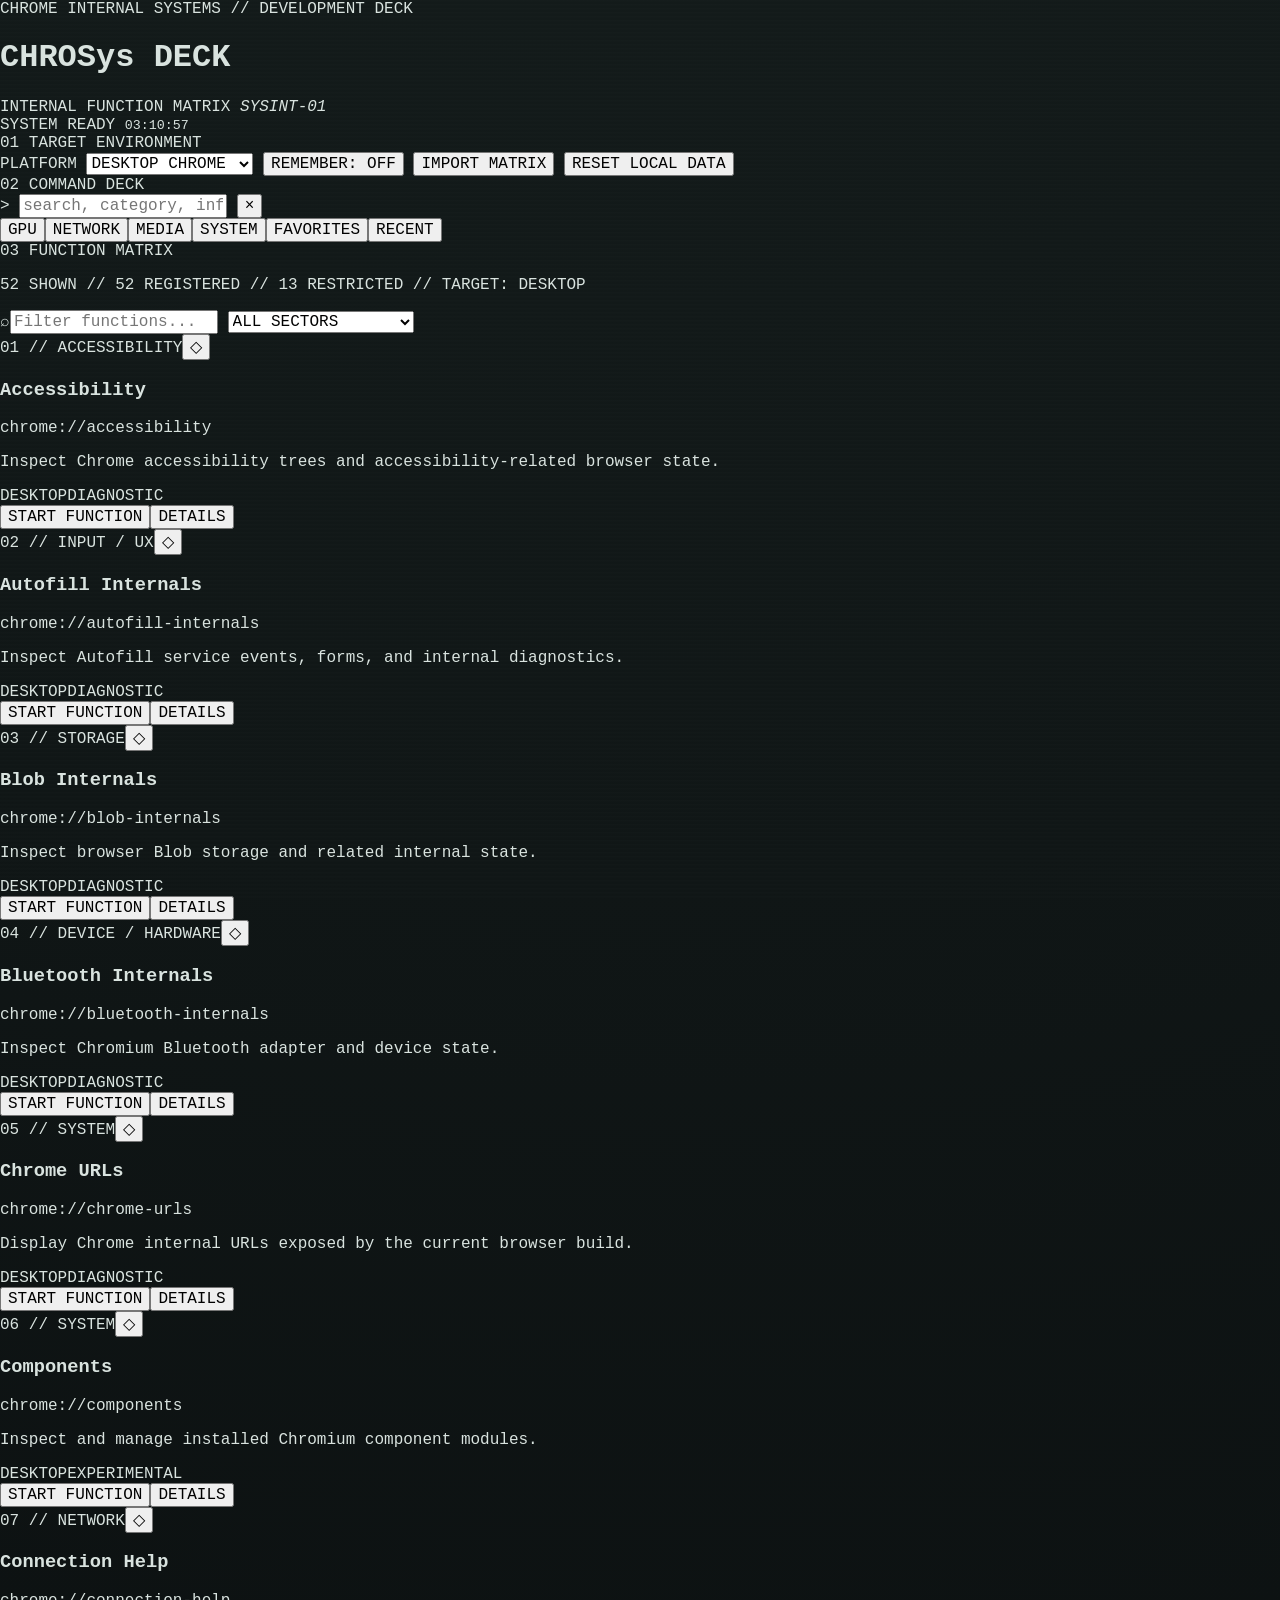
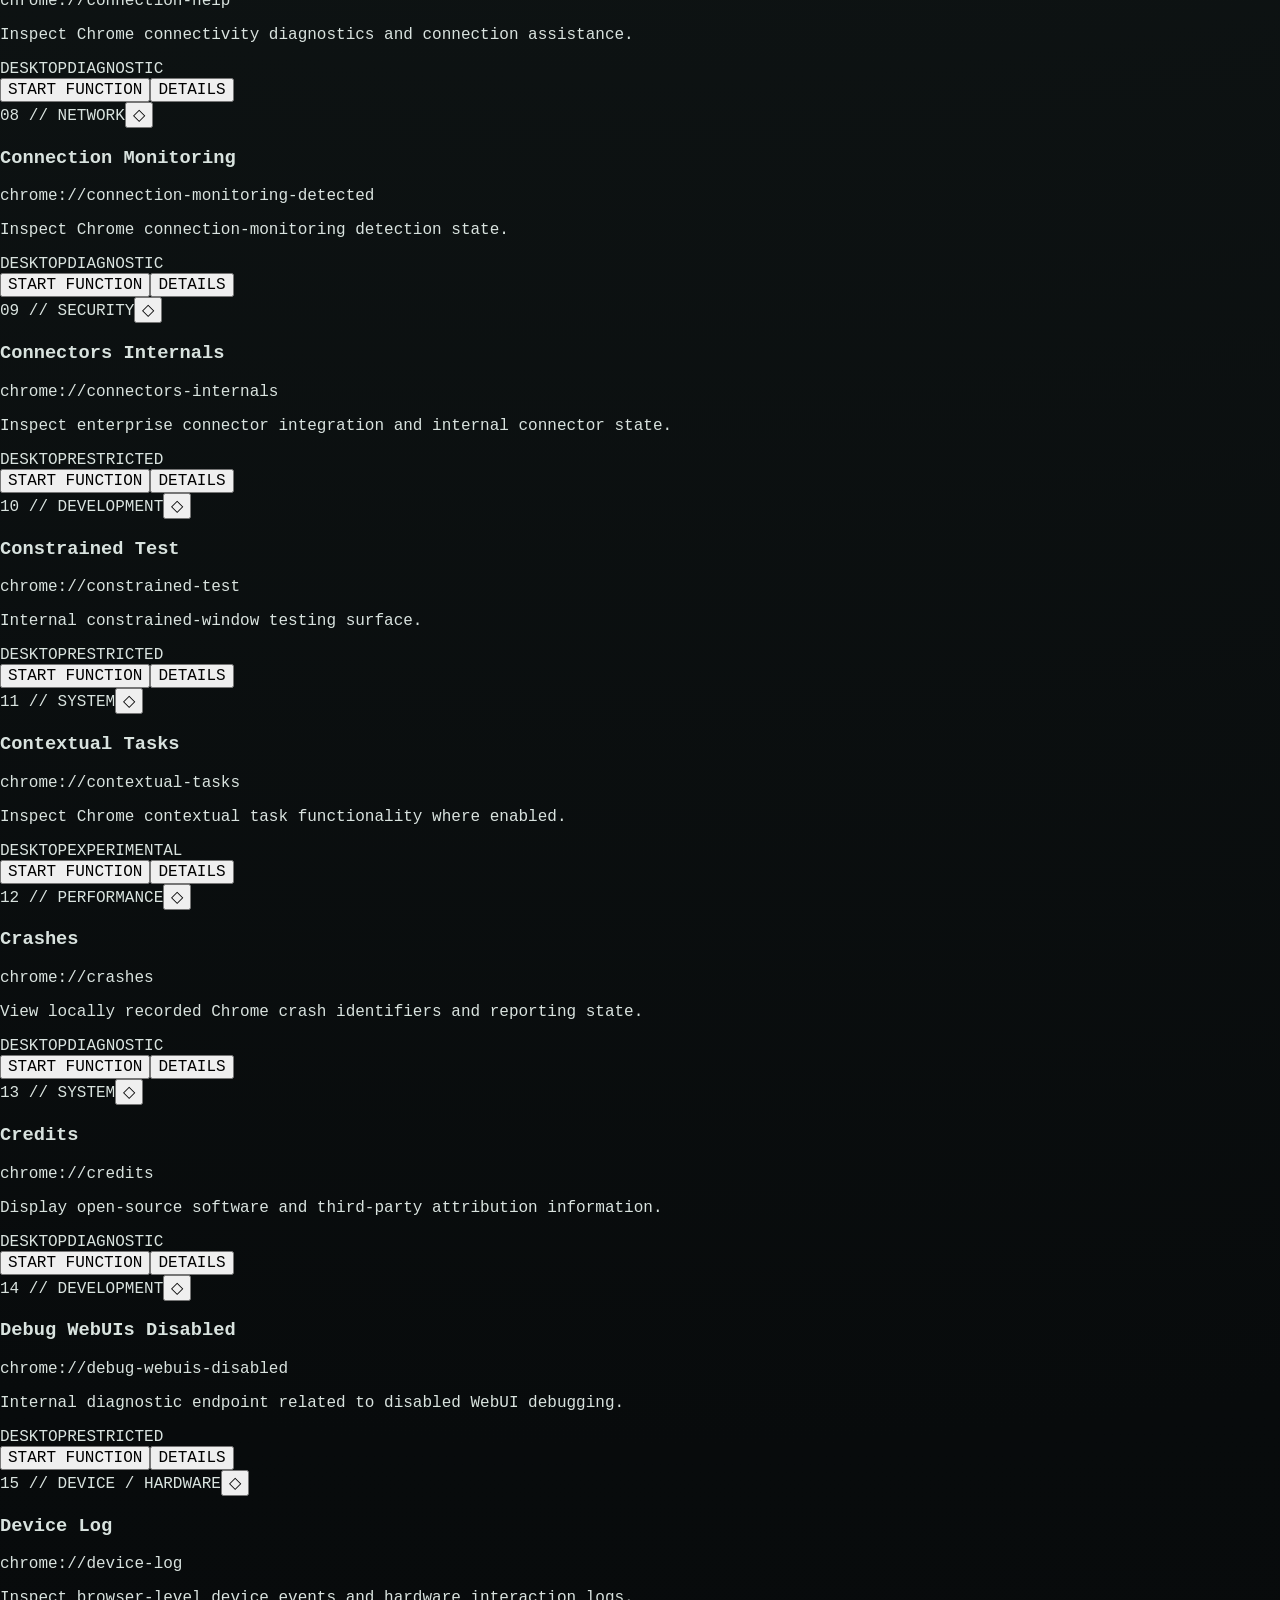
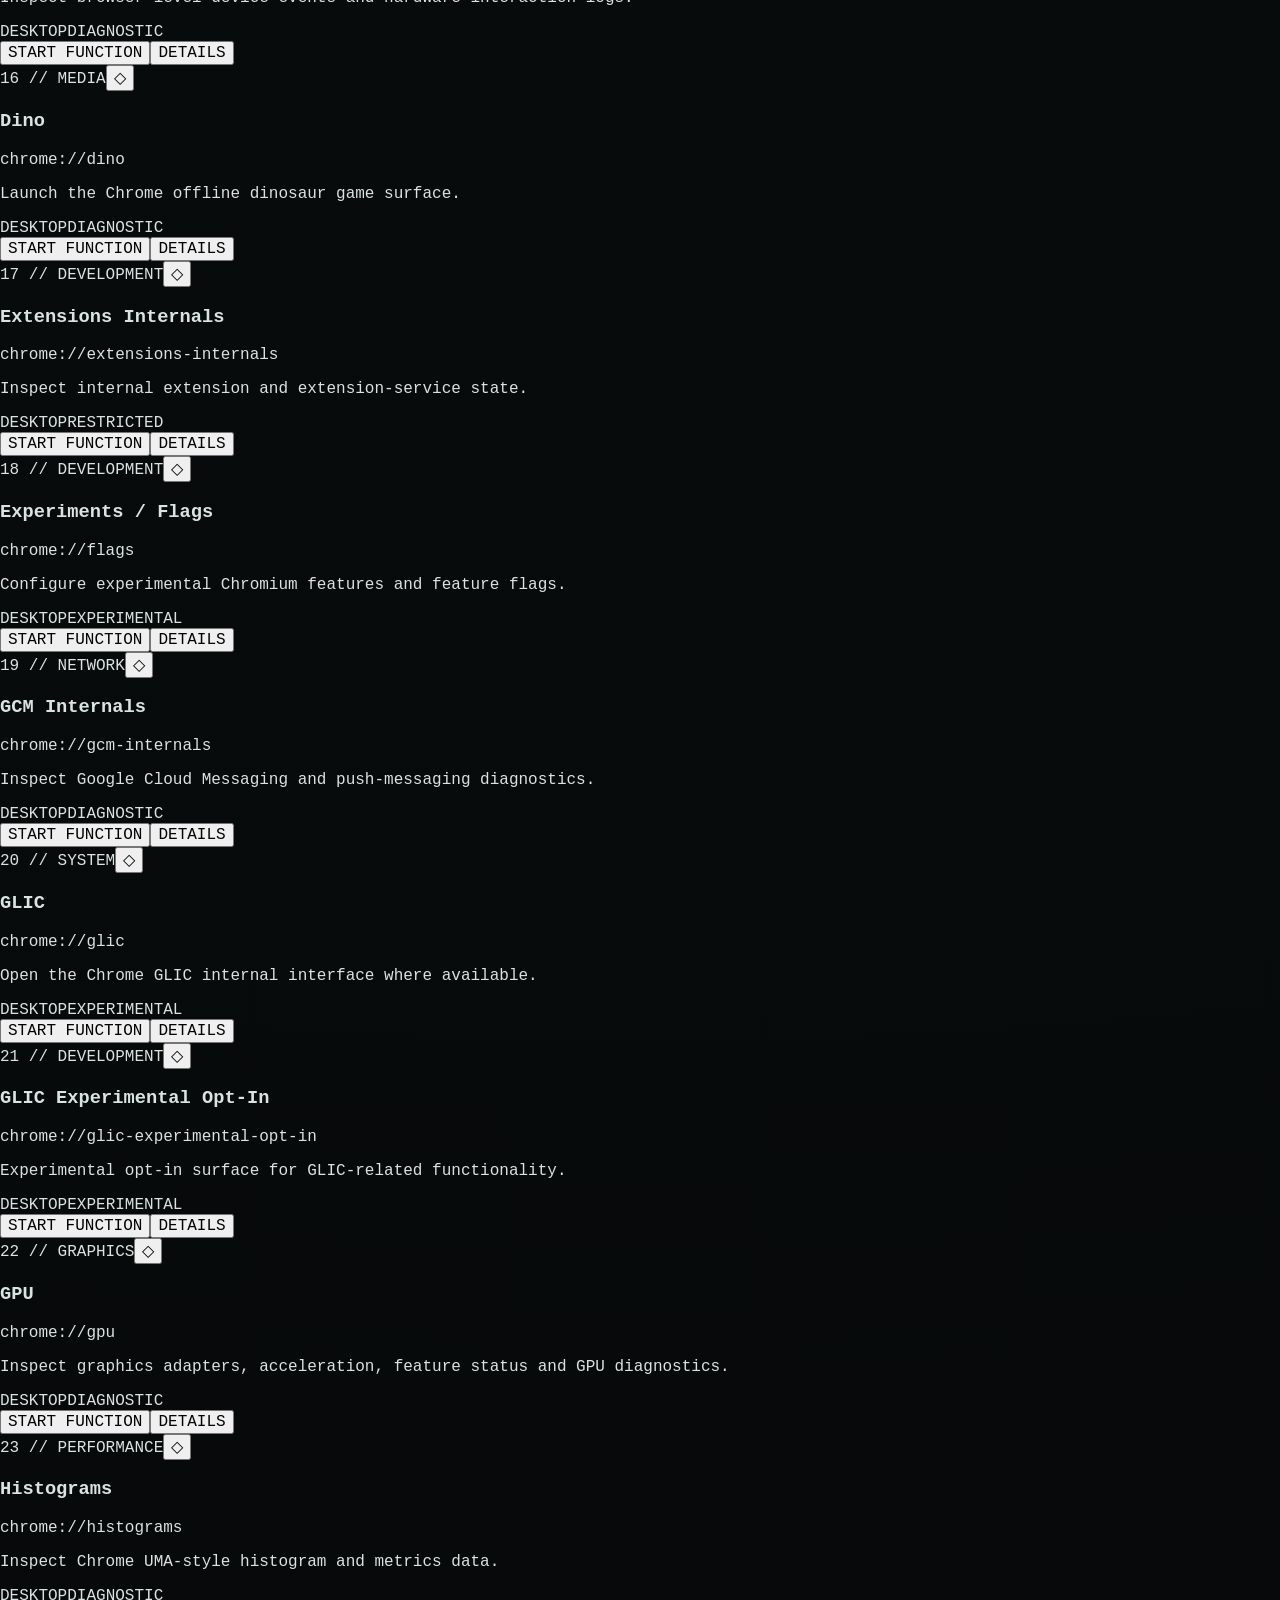
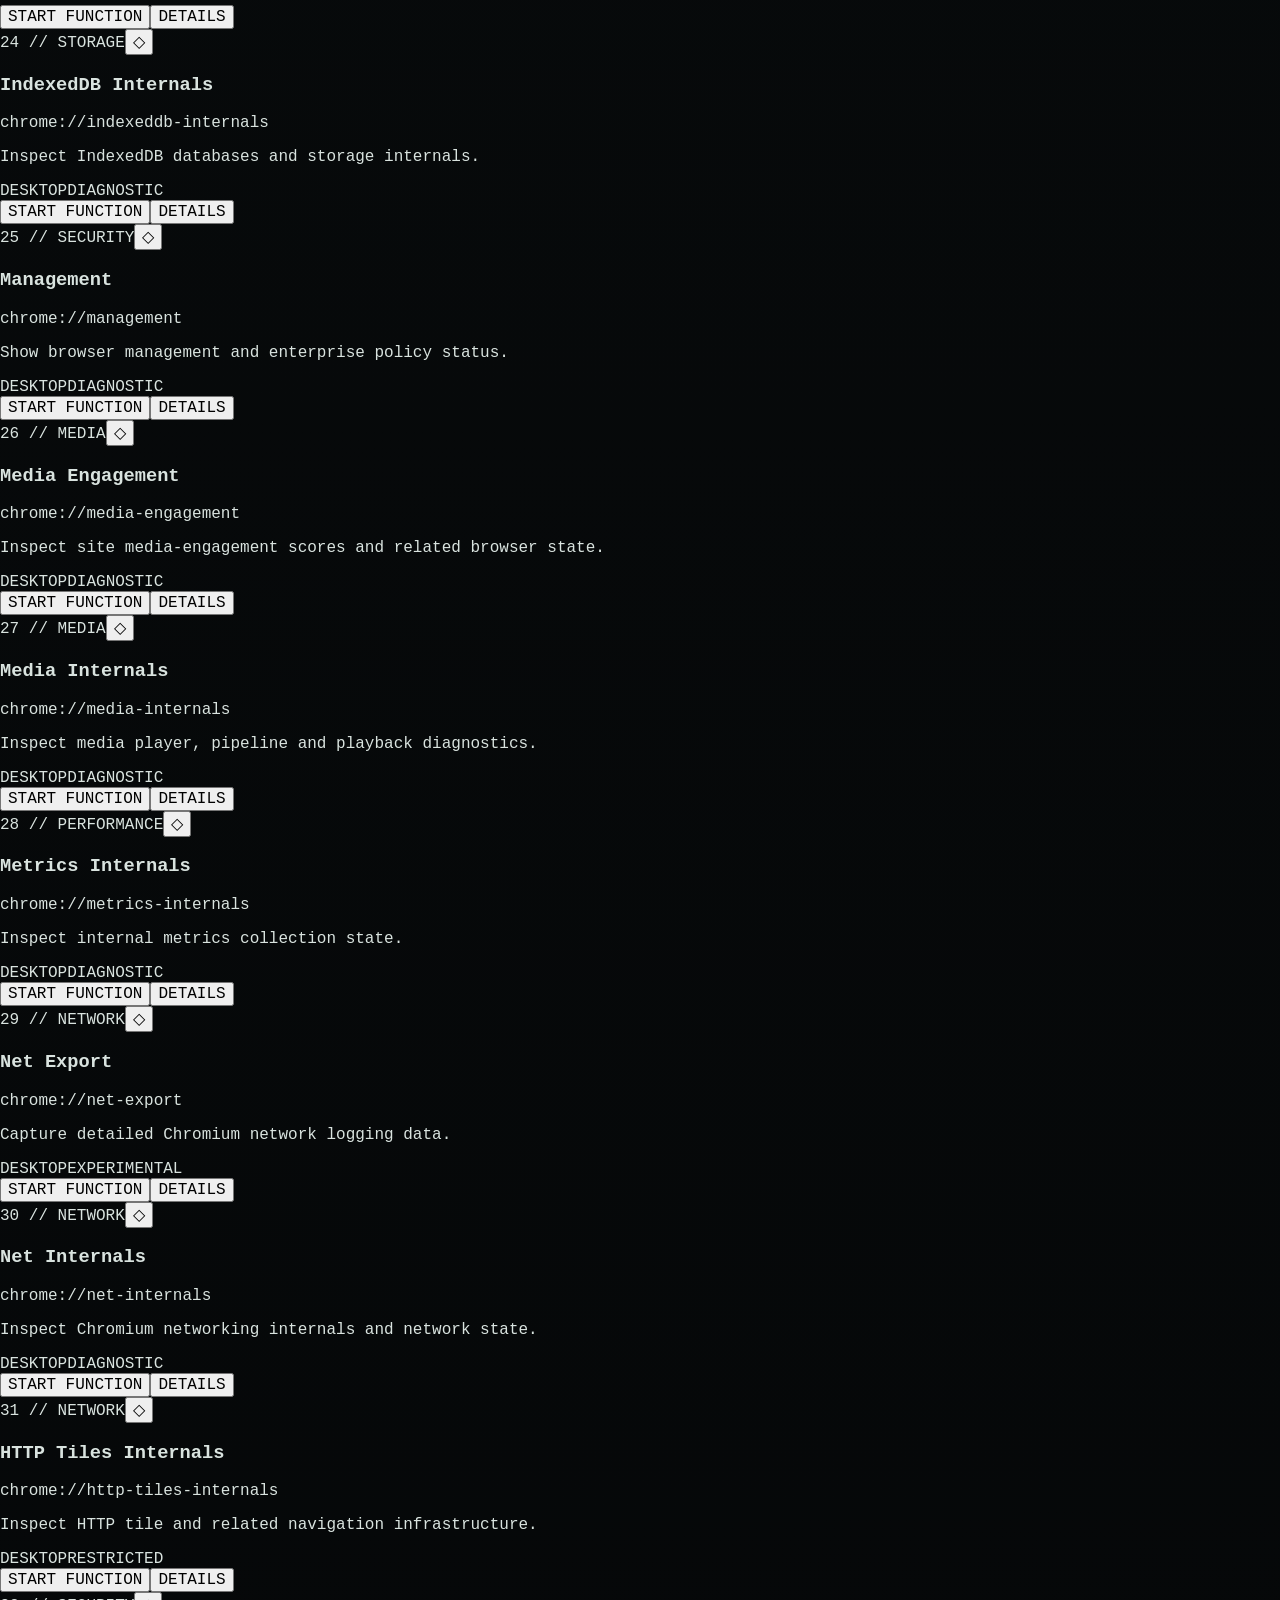
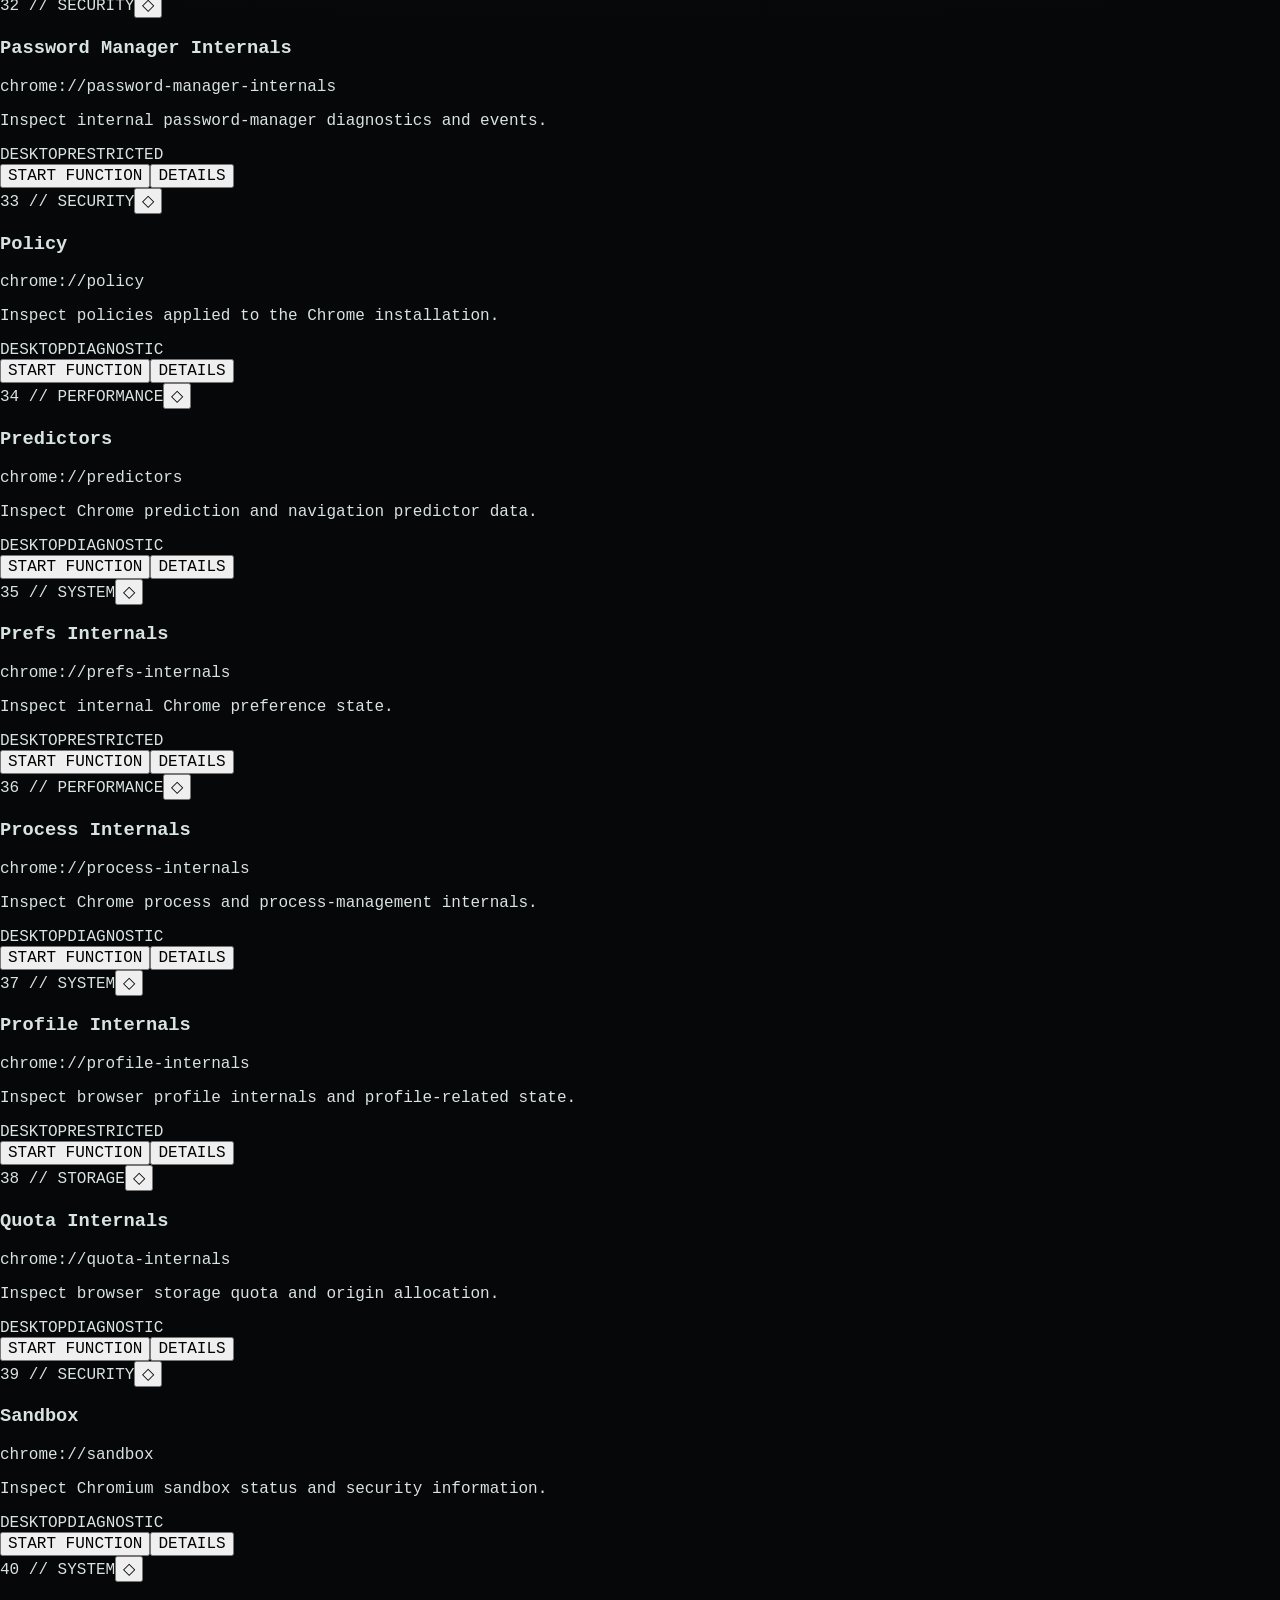
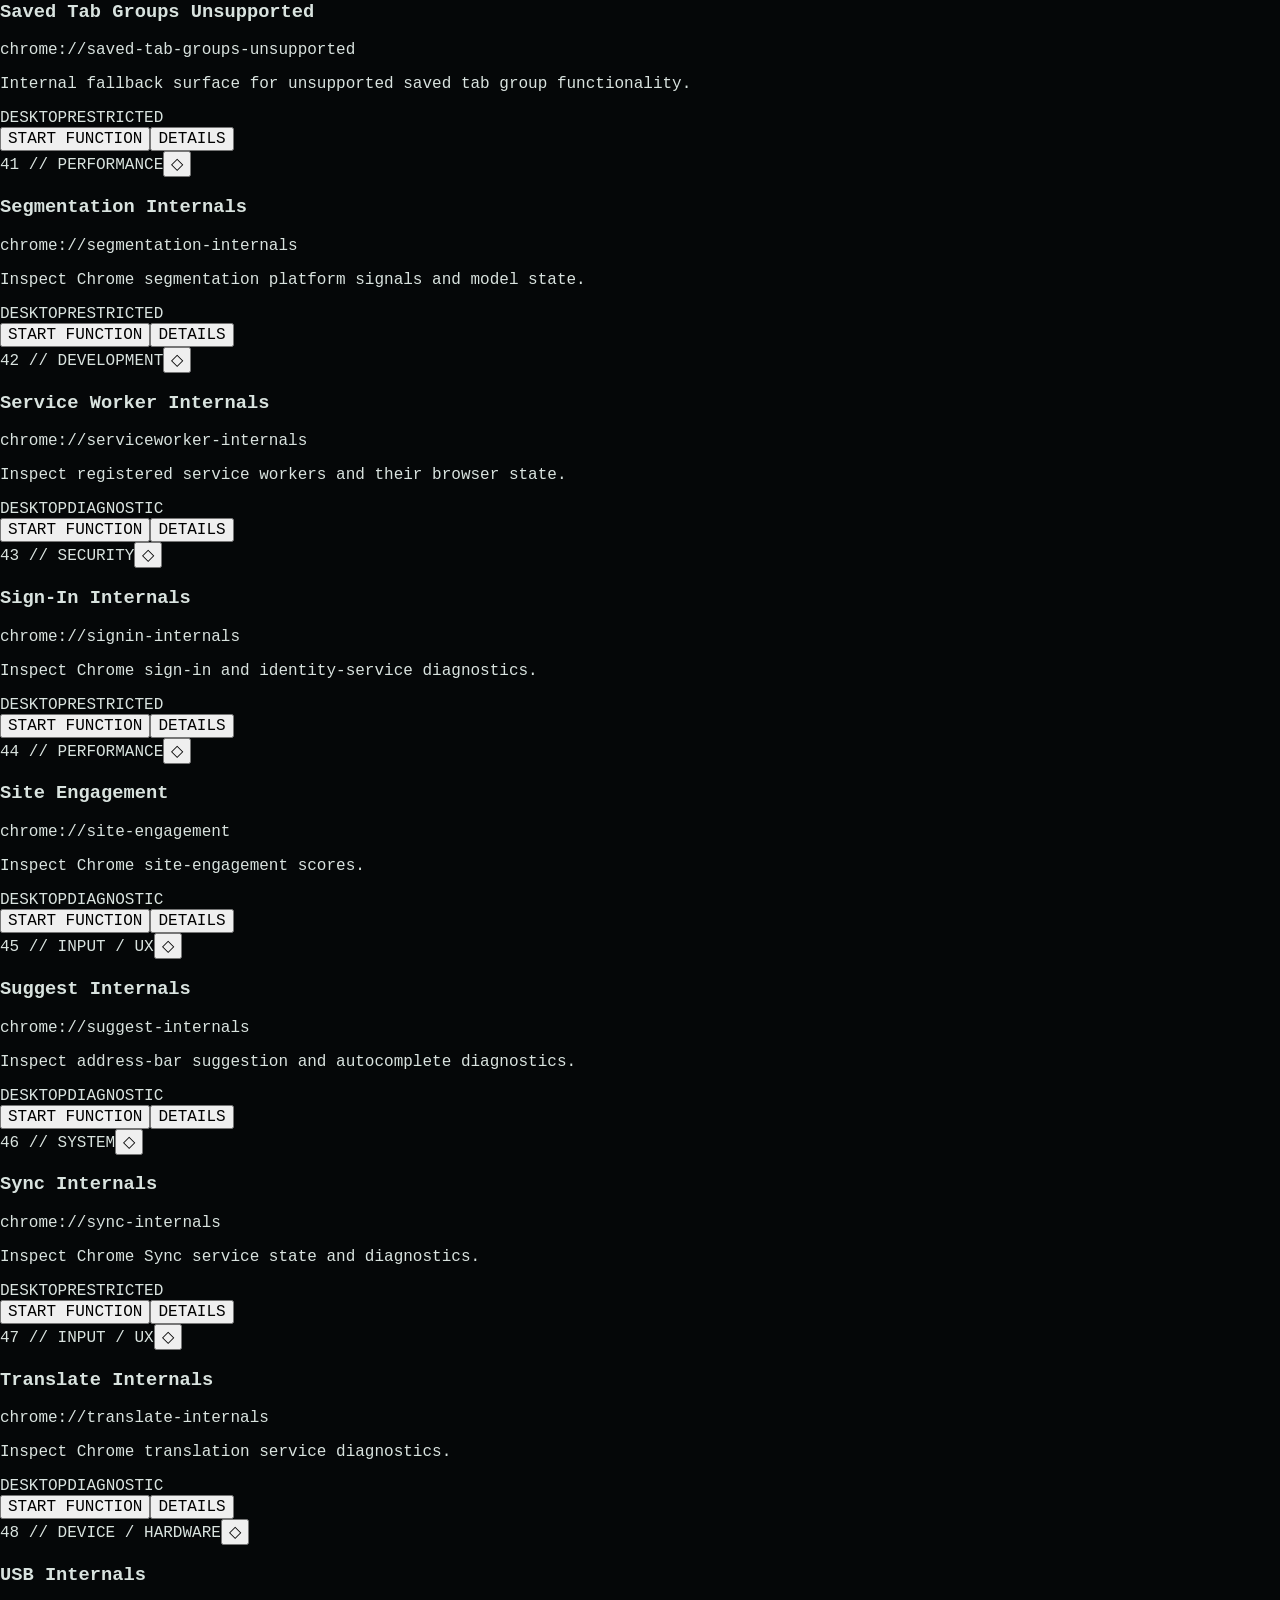
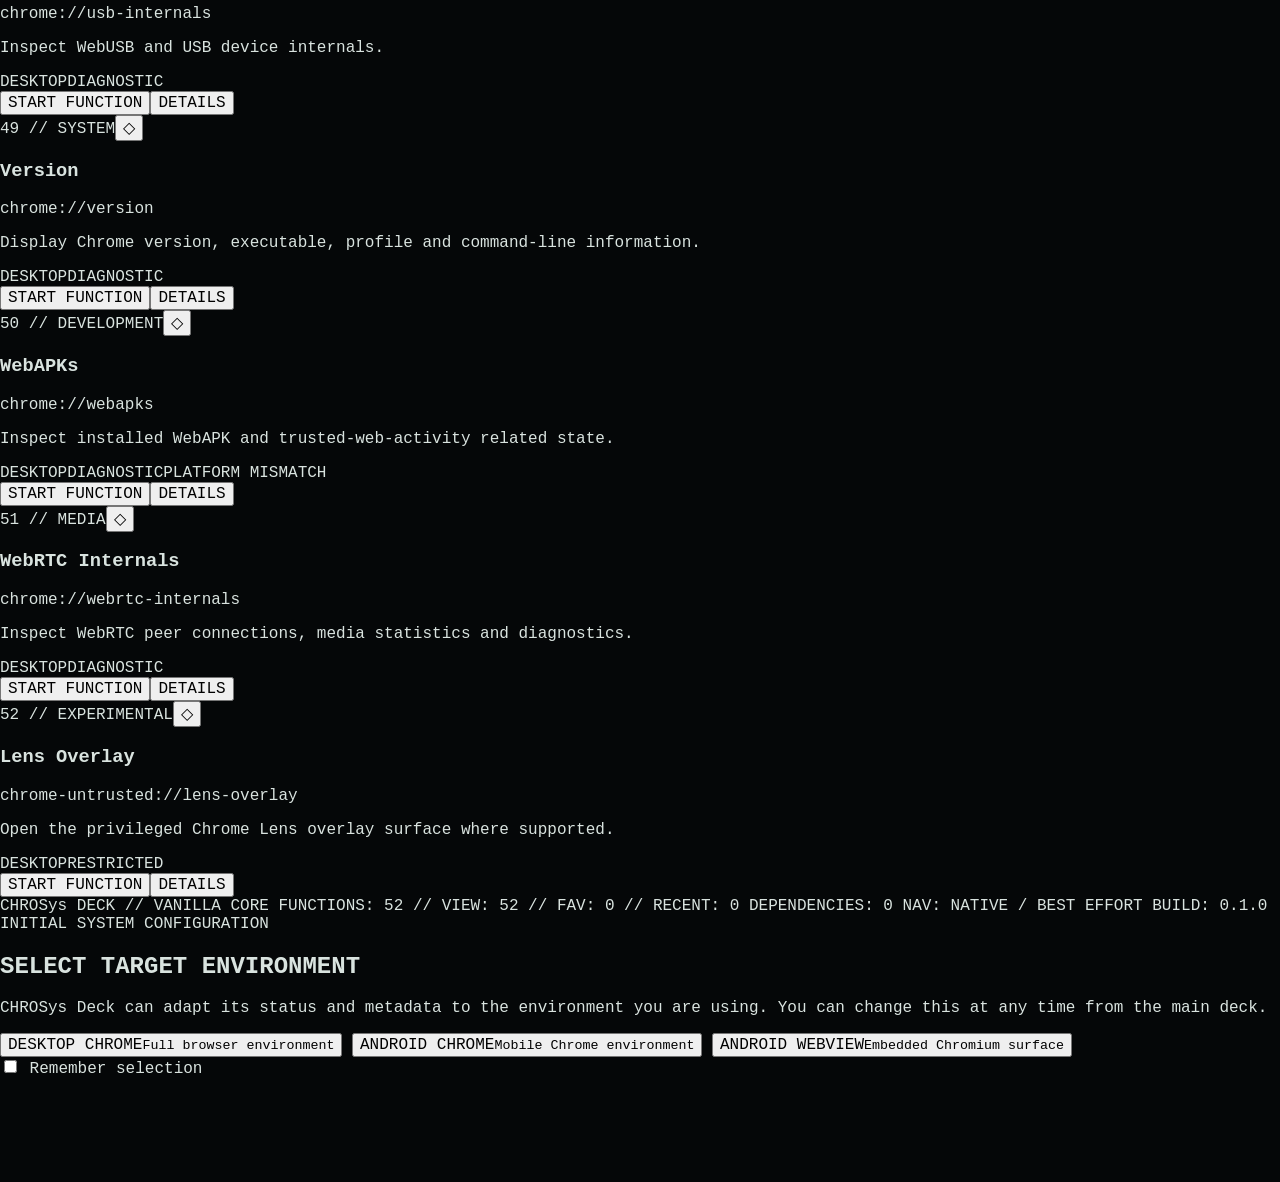
==== index.html @ 6f29e551 "feat: establish CHROSys Deck control deck" ====
<!doctype html>
<html lang="en">
<head>
  <meta charset="utf-8">
  <meta name="viewport" content="width=device-width,initial-scale=1,viewport-fit=cover">
  <meta name="theme-color" content="#060809">
  <meta name="description" content="CHROSys Deck - dependency-free Chrome internal systems development and diagnostic dashboard.">
  <title>CHROSys Deck // Internal Function Matrix</title>
  <link rel="stylesheet" href="css/chrosys.css">
</head>
<body>
  <div class="crt" aria-hidden="true"></div>
  <div class="noise" aria-hidden="true"></div>
  <main class="shell">
    <header class="topbar">
      <div class="brand-block">
        <div class="eyebrow">CHROME INTERNAL SYSTEMS // DEVELOPMENT DECK</div>
        <h1>CHRO<span>Sys</span> <b>DECK</b></h1>
        <div class="subline">INTERNAL FUNCTION MATRIX <i>SYSINT-01</i></div>
      </div>
      <div class="system-state">
        <span class="pulse"></span><span id="systemState">SYSTEM READY</span>
        <small id="clock">--:--:--</small>
      </div>
    </header>

    <section class="environment panel">
      <div class="panel-title"><span>01</span> TARGET ENVIRONMENT</div>
      <div class="env-grid">
        <label class="select-wrap">PLATFORM
          <select id="platformSelect">
            <option value="desktop">DESKTOP CHROME</option>
            <option value="android">ANDROID CHROME</option>
            <option value="webview">ANDROID WEBVIEW</option>
          </select>
        </label>
        <button class="mode-switch" id="rememberToggle" type="button" aria-pressed="false">REMEMBER: OFF</button>
        <button class="ghost-btn" id="importBtn" type="button">IMPORT MATRIX</button>
        <button class="ghost-btn" id="resetBtn" type="button">RESET LOCAL DATA</button>
      </div>
    </section>

    <section class="command panel">
      <div class="panel-title"><span>02</span> COMMAND DECK</div>
      <div class="command-line">
        <span class="prompt">&gt;</span>
        <input id="commandInput" autocomplete="off" spellcheck="false" placeholder="search, category, info, open, favorites, recent..." aria-label="CHROSys command input">
        <button id="clearCommand" type="button" title="Clear command">×</button>
      </div>
      <div class="command-hints">
        <button data-command="gpu">GPU</button><button data-command="network">NETWORK</button><button data-command="media">MEDIA</button><button data-command="system">SYSTEM</button><button data-command="favorites">FAVORITES</button><button data-command="recent">RECENT</button>
      </div>
    </section>

    <section class="matrix-head">
      <div>
        <div class="panel-title"><span>03</span> FUNCTION MATRIX</div>
        <p id="matrixSummary">Loading registry...</p>
      </div>
      <div class="matrix-tools">
        <label class="search-box"><span>⌕</span><input id="searchInput" placeholder="Filter functions..." aria-label="Filter functions"></label>
        <select id="categorySelect" aria-label="Filter by category"><option value="all">ALL SECTORS</option></select>
      </div>
    </section>

    <section id="functionGrid" class="function-grid" aria-live="polite"></section>

    <footer class="telemetry">
      <span>CHROSys DECK // VANILLA CORE</span>
      <span id="telemetryStats">FUNCTIONS: --</span>
      <span>DEPENDENCIES: 0</span>
      <span>NAV: NATIVE / BEST EFFORT</span>
      <span>BUILD: 0.1.0</span>
    </footer>
  </main>

  <div class="modal-backdrop" id="platformModal" hidden>
    <section class="modal" role="dialog" aria-modal="true" aria-labelledby="platformTitle">
      <div class="modal-kicker">INITIAL SYSTEM CONFIGURATION</div>
      <h2 id="platformTitle">SELECT TARGET ENVIRONMENT</h2>
      <p>CHROSys Deck can adapt its status and metadata to the environment you are using. You can change this at any time from the main deck.</p>
      <div class="platform-options">
        <button data-platform="desktop">DESKTOP CHROME<small>Full browser environment</small></button>
        <button data-platform="android">ANDROID CHROME<small>Mobile Chrome environment</small></button>
        <button data-platform="webview">ANDROID WEBVIEW<small>Embedded Chromium surface</small></button>
      </div>
      <label class="check-row"><input type="checkbox" id="rememberInitial"> Remember selection</label>
    </section>
  </div>

  <div class="modal-backdrop" id="executionModal" hidden>
    <section class="modal execution" role="dialog" aria-modal="true" aria-labelledby="executionTitle">
      <div class="modal-kicker">EXECUTION REQUEST</div>
      <h2 id="executionTitle">TARGET ACQUIRED</h2>
      <div class="target-readout"><strong id="execName">—</strong><code id="execUrl">—</code><span id="execCategory">—</span></div>
      <div class="warning" id="execWarning">Chrome internal pages are privileged browser surfaces. A normal web page may be prevented from navigating directly to this target.</div>
      <div class="modal-actions"><button class="green-btn" id="openTarget">OPEN / CONTINUE</button><button class="ghost-btn" id="copyTarget">COPY INTERNAL URL</button><button class="ghost-btn" id="cancelExecution">CANCEL</button></div>
    </section>
  </div>

  <div class="modal-backdrop" id="infoModal" hidden>
    <section class="modal info-modal" role="dialog" aria-modal="true" aria-labelledby="infoTitle">
      <div class="modal-kicker">FUNCTION INTELLIGENCE</div>
      <h2 id="infoTitle">—</h2>
      <code id="infoUrl">—</code>
      <div class="info-meta" id="infoMeta"></div>
      <p id="infoDescription">—</p>
      <div class="technical-detail" id="infoDetails">—</div>
      <div class="modal-actions"><button class="green-btn" id="infoStart">START FUNCTION</button><button class="ghost-btn" id="infoClose">CLOSE</button></div>
    </section>
  </div>

  <div class="modal-backdrop" id="importModal" hidden>
    <section class="modal import-modal" role="dialog" aria-modal="true" aria-labelledby="importTitle">
      <div class="modal-kicker">MATRIX INGESTION</div>
      <h2 id="importTitle">IMPORT CHROME://CHROME-URLS</h2>
      <p>Paste the text or HTML copied from your Chrome internal URL list. CHROSys will extract Chrome and chrome-untrusted URLs and retain them locally.</p>
      <textarea id="importText" spellcheck="false" placeholder="Paste chrome://chrome-urls content here..."></textarea>
      <div class="modal-actions"><button class="green-btn" id="runImport">SCAN / COMPARE</button><button class="ghost-btn" id="cancelImport">CANCEL</button></div>
      <pre id="importResult" class="import-result" hidden></pre>
    </section>
  </div>

  <script src="js/functions.js"></script>
  <script src="js/app.js"></script>
</body>
</html>
---- css/chrosys.css ----
:root{--bg:#050708;--panel:#0b0f10;--panel2:#101516;--line:#263031;--text:#d9e3df;--muted:#7c8c87;--green:#56ff8c;--green2:#19d96b;--cyan:#63d9ff;--amber:#ffc857;--red:#ff5e67;--shadow:0 18px 60px rgba(0,0,0,.42);--radius:12px}*{box-sizing:border-box}html{background:var(--bg);color:var(--text);font-family:Rajdhani,"Arial Narrow","Roboto Mono","Courier New",monospace;font-size:16px}body{margin:0;min-height:100vh;background:radial-gradient(circle at 50% -10%,#17201f 0,#080b0c 35%,#050708 72%);overflow-x:hidden}button,input,select,textarea{font:inherit}button{cursor:pointer}.crt{position:fixed;inset:0;pointer-events:none;z-index:50;background:repeating-linear-gradient(to bottom,rgba(255,255,255,.018) 0,rgba(255,255,255,.018) 1px,transparent 2px,transparent 4px);mix-blend-mode:screen;opacity:.28}.noise{position:fixed;inset:0;pointer-events:none;z-index:49;opacity:.035;background-image:url("data:image/svg+xml,%3Csvg xmlns='http://www.w3.org/2000/svg' width='120' height='120'%3E%3Cfilter id='n'%3E%3CfeTurbulence baseFrequency='.85' numOctaves='2' stitchTiles='stitch'/%3E%3C/filter%3E%3Crect width='100%25' height='100%25' filter='url(%23n)' opacity='.7'/%3E%3C/svg%3E')}.shell{width:min(1500px,100%);margin:auto;padding:18px clamp(12px,3vw,34px) 72px}.topbar{display:flex;justify-content:space-between;gap:24px;align-items:flex-end;padding:18px 4px 22px;border-bottom:1px solid var(--line);position:relative}.topbar:after{content:"";position:absolute;bottom:-1px;left:0;width:31%;height:2px;background:var(--green);box-shadow:0 0 18px rgba(86,255,140,.6)}.eyebrow,.panel-title,.subline,.telemetry,.system-state{letter-spacing:.13em}.eyebrow{font-size:.68rem;color:var(--muted)}h1{font-size:clamp(2rem,6vw,4.4rem);line-height:.9;margin:7px 0;color:#f0f7f4;font-weight:800;letter-spacing:.035em}h1 span{color:var(--green)}h1 b{font-weight:400;color:#7f918b}.subline{font-size:.72rem;color:#84928e}.subline i{color:var(--green);font-style:normal}.system-state{font-size:.72rem;color:var(--green);display:flex;align-items:center;gap:7px;white-space:nowrap}.system-state small{display:block;color:#66746f;margin-left:5px}.pulse{width:8px;height:8px;border-radius:50%;background:var(--green);box-shadow:0 0 13px var(--green);animation:pulse 1.8s infinite}@keyframes pulse{50%{opacity:.35;box-shadow:0 0 4px var(--green)}}.panel{background:linear-gradient(145deg,rgba(17,23,24,.92),rgba(7,10,11,.92));border:1px solid var(--line);border-radius:var(--radius);box-shadow:var(--shadow);margin-top:14px}.panel-title{font-size:.68rem;color:#8b9b96;padding:11px 13px;border-bottom:1px solid rgba(38,48,49,.7)}.panel-title span{color:var(--green);margin-right:8px}.env-grid{display:grid;grid-template-columns:1.5fr 1fr 1fr 1fr;gap:9px;padding:12px}.select-wrap{font-size:.62rem;color:var(--muted);display:grid;gap:4px}.select-wrap select,.search-box,input,.command-line{background:#050809;border:1px solid #293536;color:var(--text);outline:none}.select-wrap select{width:100%;padding:9px;border-radius:7px}.command{overflow:hidden}.command-line{display:flex;align-items:center;margin:12px;border-radius:8px;padding:0 11px}.prompt{color:var(--green);font-weight:800;margin-right:9px}.command-line input{border:0;background:transparent;flex:1;padding:12px 0;color:var(--text);min-width:0}.command-line button{border:0;background:transparent;color:#61706b;font-size:1.2rem}.command-hints{display:flex;gap:6px;flex-wrap:wrap;padding:0 12px 12px}.command-hints button,.mode-switch,.ghost-btn{background:#0c1213;border:1px solid #2a3939;color:#9aaba5;padding:8px 11px;border-radius:7px;font-size:.66rem;letter-spacing:.08em}.command-hints button:hover,.ghost-btn:hover,.mode-switch:hover{border-color:var(--green);color:var(--green)}.matrix-head{display:flex;justify-content:space-between;gap:16px;align-items:end;padding:24px 2px 10px}.matrix-head .panel-title{padding:0 0 5px;border:0}.matrix-head p{margin:0;color:#65736f;font-size:.7rem}.matrix-tools{display:flex;gap:8px}.search-box{display:flex;align-items:center;border-radius:7px;padding:0 10px;min-width:min(360px,48vw)}.search-box span{color:var(--green);font-size:1.2rem}.search-box input{border:0;padding:10px 7px;width:100%;background:transparent}.matrix-tools select{background:#080c0d;border:1px solid #2a3939;color:#a8b6b1;border-radius:7px;padding:8px}.function-grid{display:grid;grid-template-columns:repeat(3,minmax(0,1fr));gap:10px}.function-card{position:relative;display:flex;flex-direction:column;min-height:210px;background:linear-gradient(145deg,#0d1314,#080b0c);border:1px solid #202c2d;border-radius:10px;padding:15px;overflow:hidden;transition:.18s ease}.function-card:before{content:"";position:absolute;inset:0 auto 0 0;width:2px;background:#29413a}.function-card:hover{transform:translateY(-2px);border-color:#3d5652;box-shadow:0 12px 35px rgba(0,0,0,.35)}.function-card[data-risk="experimental"]:before{background:var(--amber)}.function-card[data-risk="restricted"]:before{background:var(--red)}.card-head{display:flex;justify-content:space-between;gap:8px}.card-index{color:#50605b;font-size:.62rem}.favorite{border:0;background:transparent;color:#53625e;font-size:1rem;padding:0}.favorite.active{color:var(--amber)}.function-card h3{margin:18px 0 5px;font-size:1.1rem;letter-spacing:.05em;color:#e4eeea}.url{font-size:.72rem;color:var(--cyan);word-break:break-all}.desc{font-family:system-ui,sans-serif;font-size:.78rem;line-height:1.45;color:#91a09b;margin:13px 0 10px}.badges{display:flex;gap:5px;flex-wrap:wrap;margin-top:auto;padding-bottom:10px}.badge{font-size:.57rem;padding:4px 6px;border:1px solid #263534;border-radius:4px;color:#71817b;letter-spacing:.06em}.badge.risk{color:var(--amber);border-color:#574b2b}.badge.restricted{color:var(--red);border-color:#553137}.card-actions{display:grid;grid-template-columns:1fr 1fr;gap:7px}.green-btn{background:linear-gradient(180deg,#54ff8b,#1cc965);border:1px solid #73ffa2;color:#031108;border-radius:7px;padding:10px 12px;font-weight:800;font-size:.7rem;letter-spacing:.07em}.green-btn:hover{filter:brightness(1.12);box-shadow:0 0 18px rgba(86,255,140,.2)}.telemetry{position:fixed;z-index:45;bottom:0;left:0;right:0;background:rgba(4,7,8,.94);border-top:1px solid #263031;padding:8px 14px;display:flex;justify-content:center;gap:24px;flex-wrap:wrap;color:#60706a;font-size:.57rem}.telemetry span:nth-child(2){color:var(--green)}.modal-backdrop{position:fixed;z-index:100;inset:0;background:rgba(0,0,0,.76);backdrop-filter:blur(5px);display:grid;place-items:center;padding:18px}.modal{width:min(620px,100%);background:linear-gradient(145deg,#111718,#070a0b);border:1px solid #334341;border-radius:13px;box-shadow:0 30px 100px #000;padding:24px}.modal-kicker{color:var(--green);font-size:.62rem;letter-spacing:.15em}.modal h2{margin:8px 0 12px;font-size:1.55rem;letter-spacing:.05em}.modal p{font-family:system-ui,sans-serif;color:#8e9c97;font-size:.84rem;line-height:1.5}.platform-options{display:grid;gap:8px;margin:18px 0}.platform-options button{text-align:left;background:#0a0f10;border:1px solid #273636;color:#d2ddd8;border-radius:8px;padding:12px}.platform-options button:hover{border-color:var(--green)}.platform-options small{display:block;color:#66746f;margin-top:3px}.check-row{font-size:.7rem;color:#82908b}.target-readout{display:grid;gap:6px;border:1px solid #273635;background:#06090a;padding:14px;border-radius:8px;margin:15px 0}.target-readout strong{font-size:1.15rem}.target-readout code,.modal>code{color:var(--cyan);word-break:break-all}.target-readout span{color:#71807a;font-size:.65rem}.warning{border-left:2px solid var(--amber);padding:10px 12px;background:rgba(255,200,87,.05);color:#a59a7b;font-family:system-ui,sans-serif;font-size:.75rem;line-height:1.45}.modal-actions{display:flex;gap:8px;flex-wrap:wrap;margin-top:18px}.info-meta{display:flex;gap:6px;flex-wrap:wrap;margin:14px 0}.technical-detail{border-top:1px solid #253333;padding-top:13px;color:#899792;font-family:system-ui,sans-serif;font-size:.8rem;line-height:1.55}.import-modal textarea{width:100%;height:180px;margin-top:15px;resize:vertical;background:#050809;border:1px solid #2b3939;border-radius:8px;color:#cbd7d2;padding:12px;outline:none}.import-result{white-space:pre-wrap;color:#8f9e98;background:#050809;border:1px solid #273534;padding:10px;border-radius:7px;font-size:.68rem}.empty{grid-column:1/-1;border:1px dashed #2a3939;padding:40px;text-align:center;color:#687772}.empty strong{display:block;color:#9eaca7;margin-bottom:6px}@media(max-width:1050px){.function-grid{grid-template-columns:repeat(2,minmax(0,1fr))}.env-grid{grid-template-columns:1fr 1fr}}@media(max-width:700px){.shell{padding:10px 10px 68px}.topbar{align-items:flex-start}.system-state{font-size:0}.system-state small{font-size:.6rem}.eyebrow{font-size:.55rem}h1{font-size:2.3rem}.matrix-head{display:block}.matrix-tools{margin-top:10px;display:grid;grid-template-columns:1fr}.search-box{min-width:0}.function-grid{grid-template-columns:1fr}.env-grid{grid-template-columns:1fr 1fr}.env-grid>*:first-child{grid-column:1/-1}.telemetry{justify-content:flex-start;gap:8px}.telemetry span:nth-child(n+4){display:none}.card-actions{grid-template-columns:1fr 1fr}}[hidden]{display:none!important}@media(prefers-reduced-motion:reduce){*,*:before,*:after{animation:none!important;transition:none!important}}
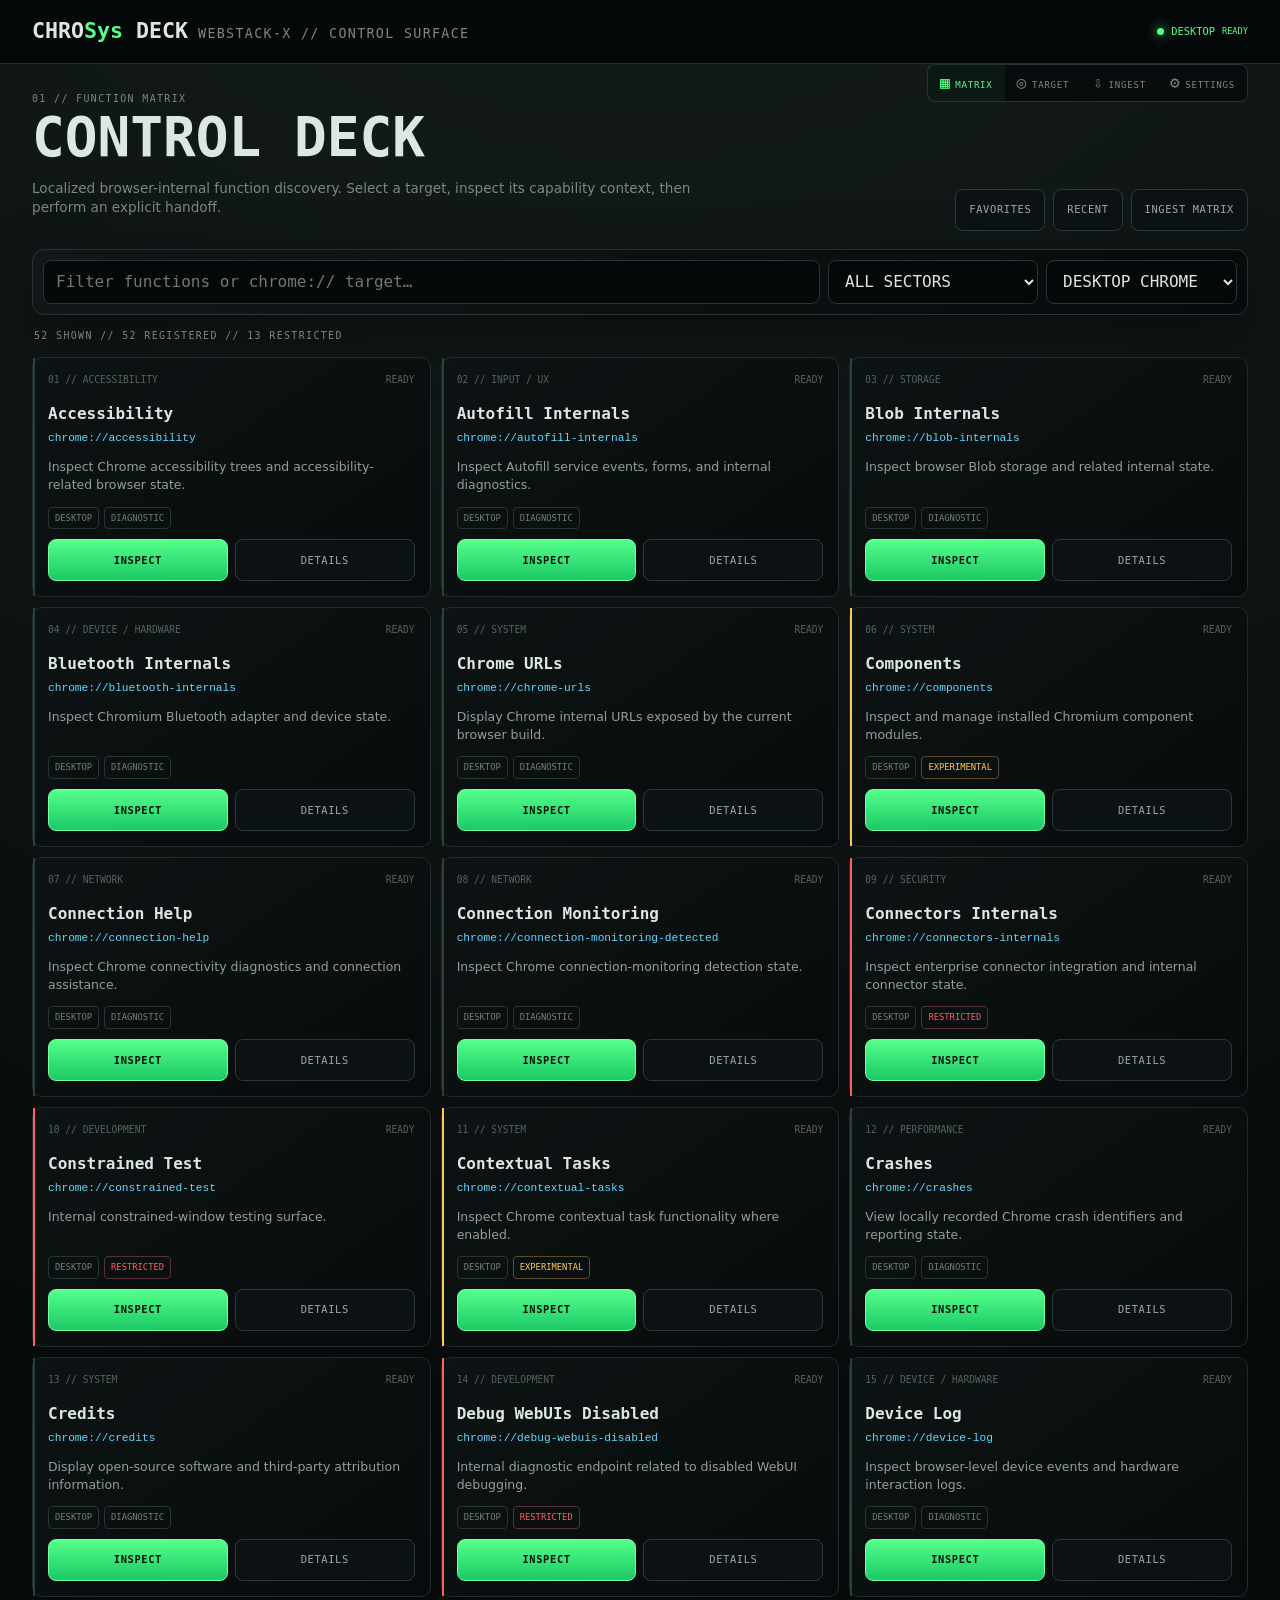
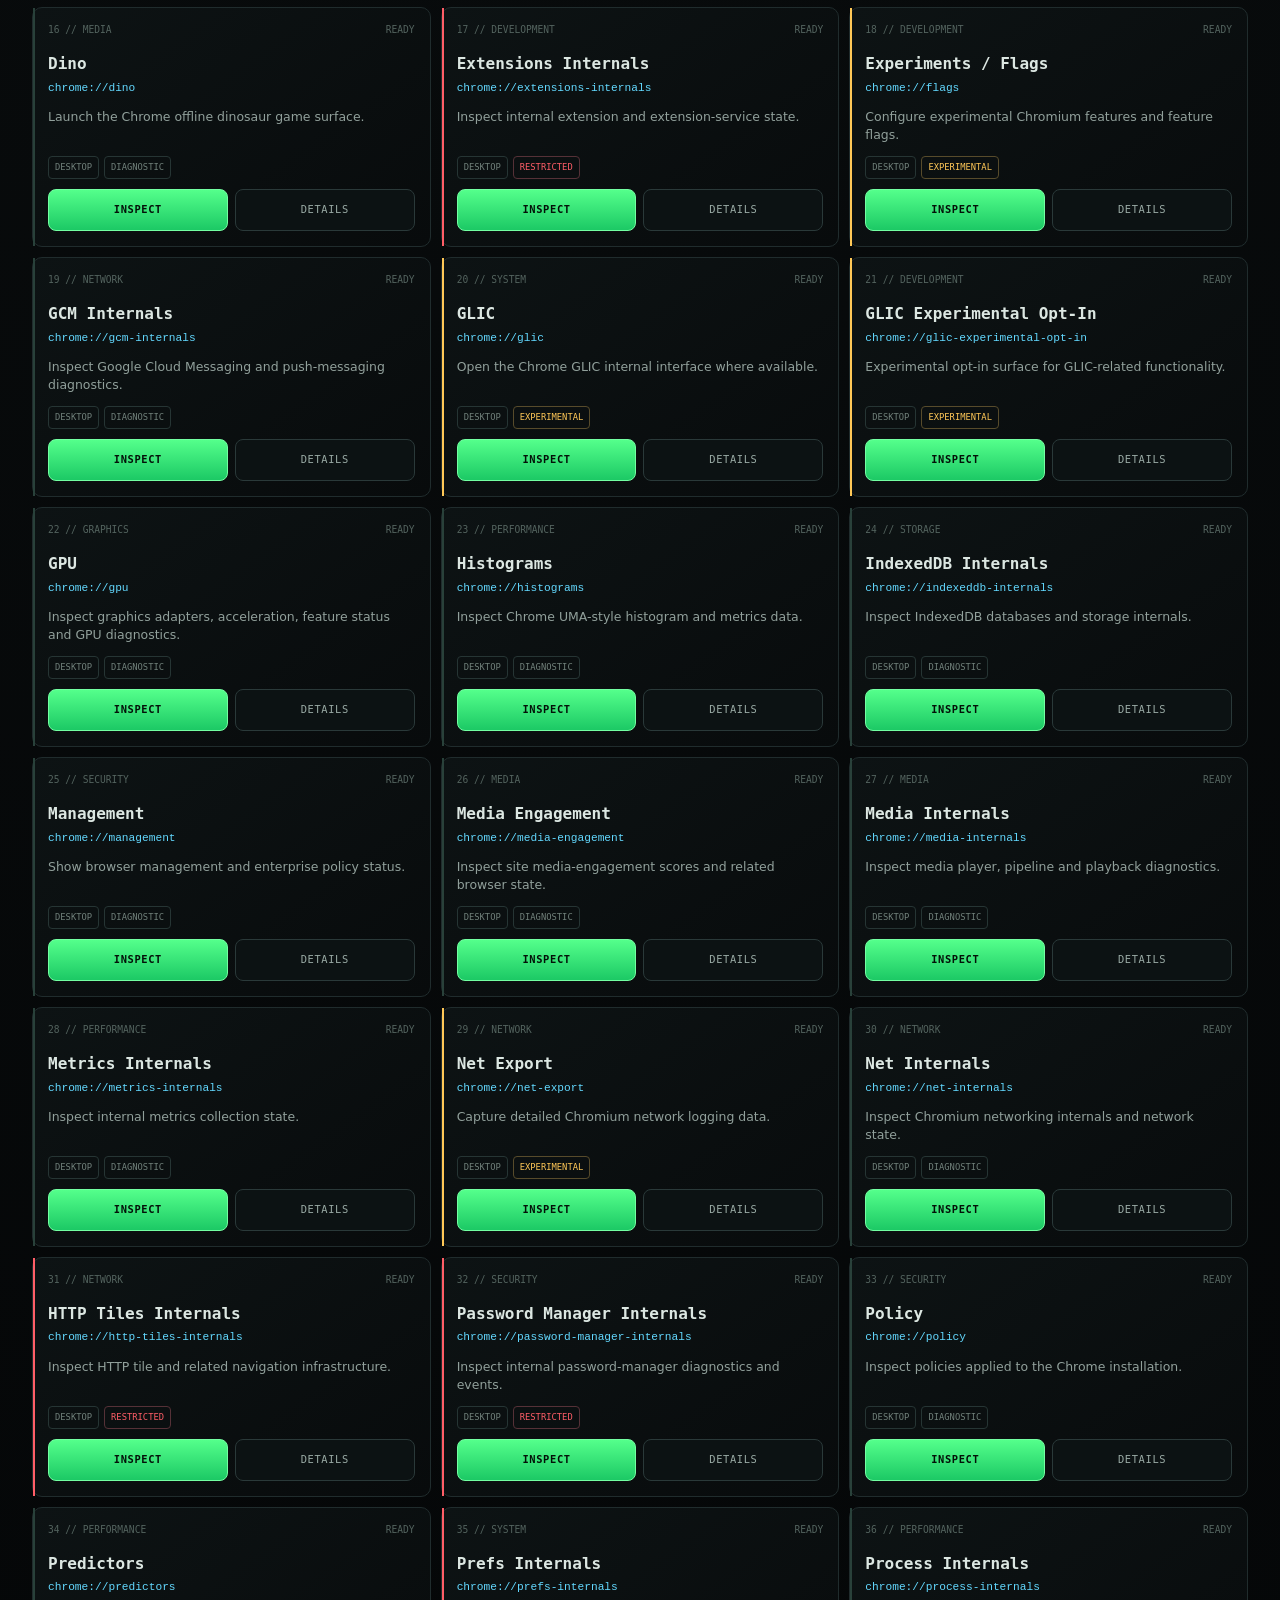
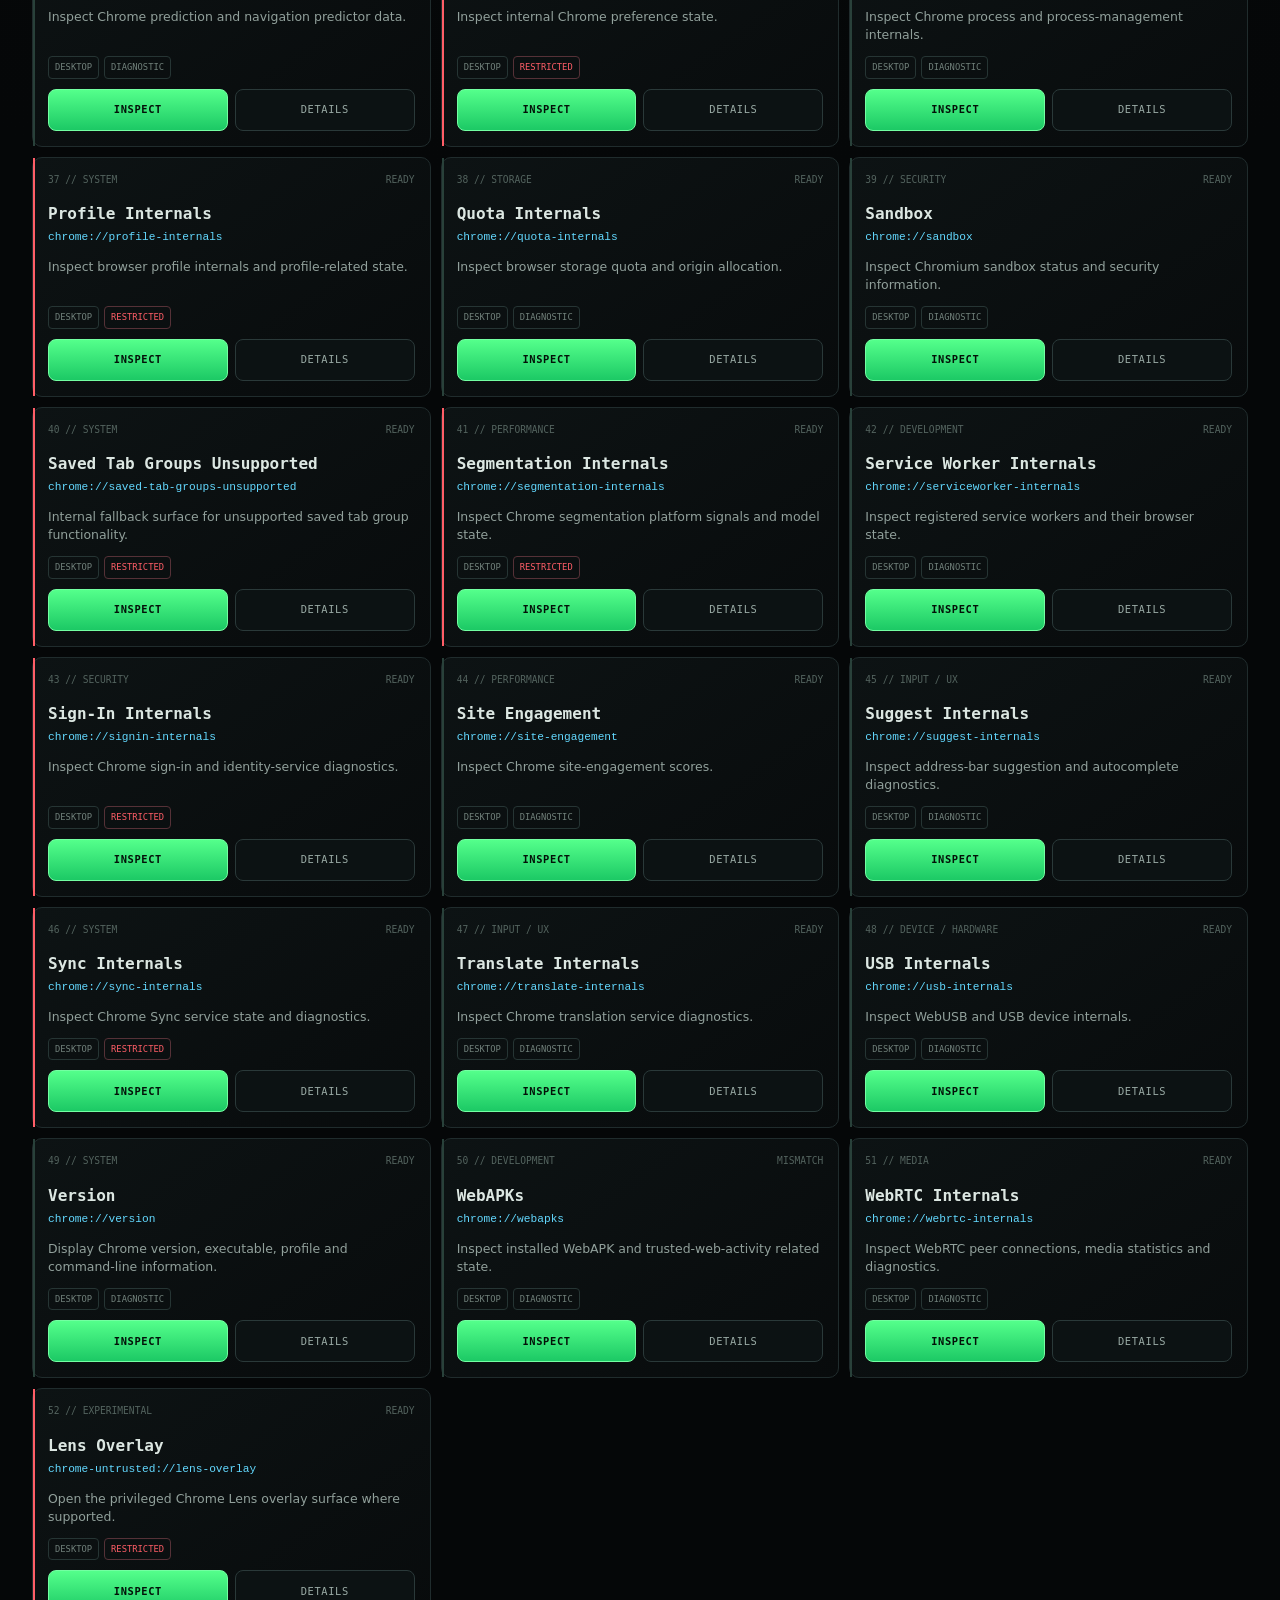
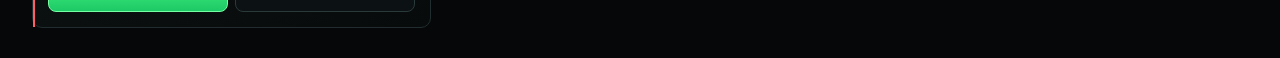
==== commit 817b054a: "feat: replace page with localized PWA application shell" ====
--- a/index.html
+++ b/index.html
@@ -1,127 +1 @@
-<!doctype html>
-<html lang="en">
-<head>
-  <meta charset="utf-8">
-  <meta name="viewport" content="width=device-width,initial-scale=1,viewport-fit=cover">
-  <meta name="theme-color" content="#060809">
-  <meta name="description" content="CHROSys Deck - dependency-free Chrome internal systems development and diagnostic dashboard.">
-  <title>CHROSys Deck // Internal Function Matrix</title>
-  <link rel="stylesheet" href="css/chrosys.css">
-</head>
-<body>
-  <div class="crt" aria-hidden="true"></div>
-  <div class="noise" aria-hidden="true"></div>
-  <main class="shell">
-    <header class="topbar">
-      <div class="brand-block">
-        <div class="eyebrow">CHROME INTERNAL SYSTEMS // DEVELOPMENT DECK</div>
-        <h1>CHRO<span>Sys</span> <b>DECK</b></h1>
-        <div class="subline">INTERNAL FUNCTION MATRIX <i>SYSINT-01</i></div>
-      </div>
-      <div class="system-state">
-        <span class="pulse"></span><span id="systemState">SYSTEM READY</span>
-        <small id="clock">--:--:--</small>
-      </div>
-    </header>
-
-    <section class="environment panel">
-      <div class="panel-title"><span>01</span> TARGET ENVIRONMENT</div>
-      <div class="env-grid">
-        <label class="select-wrap">PLATFORM
-          <select id="platformSelect">
-            <option value="desktop">DESKTOP CHROME</option>
-            <option value="android">ANDROID CHROME</option>
-            <option value="webview">ANDROID WEBVIEW</option>
-          </select>
-        </label>
-        <button class="mode-switch" id="rememberToggle" type="button" aria-pressed="false">REMEMBER: OFF</button>
-        <button class="ghost-btn" id="importBtn" type="button">IMPORT MATRIX</button>
-        <button class="ghost-btn" id="resetBtn" type="button">RESET LOCAL DATA</button>
-      </div>
-    </section>
-
-    <section class="command panel">
-      <div class="panel-title"><span>02</span> COMMAND DECK</div>
-      <div class="command-line">
-        <span class="prompt">&gt;</span>
-        <input id="commandInput" autocomplete="off" spellcheck="false" placeholder="search, category, info, open, favorites, recent..." aria-label="CHROSys command input">
-        <button id="clearCommand" type="button" title="Clear command">×</button>
-      </div>
-      <div class="command-hints">
-        <button data-command="gpu">GPU</button><button data-command="network">NETWORK</button><button data-command="media">MEDIA</button><button data-command="system">SYSTEM</button><button data-command="favorites">FAVORITES</button><button data-command="recent">RECENT</button>
-      </div>
-    </section>
-
-    <section class="matrix-head">
-      <div>
-        <div class="panel-title"><span>03</span> FUNCTION MATRIX</div>
-        <p id="matrixSummary">Loading registry...</p>
-      </div>
-      <div class="matrix-tools">
-        <label class="search-box"><span>⌕</span><input id="searchInput" placeholder="Filter functions..." aria-label="Filter functions"></label>
-        <select id="categorySelect" aria-label="Filter by category"><option value="all">ALL SECTORS</option></select>
-      </div>
-    </section>
-
-    <section id="functionGrid" class="function-grid" aria-live="polite"></section>
-
-    <footer class="telemetry">
-      <span>CHROSys DECK // VANILLA CORE</span>
-      <span id="telemetryStats">FUNCTIONS: --</span>
-      <span>DEPENDENCIES: 0</span>
-      <span>NAV: NATIVE / BEST EFFORT</span>
-      <span>BUILD: 0.1.0</span>
-    </footer>
-  </main>
-
-  <div class="modal-backdrop" id="platformModal" hidden>
-    <section class="modal" role="dialog" aria-modal="true" aria-labelledby="platformTitle">
-      <div class="modal-kicker">INITIAL SYSTEM CONFIGURATION</div>
-      <h2 id="platformTitle">SELECT TARGET ENVIRONMENT</h2>
-      <p>CHROSys Deck can adapt its status and metadata to the environment you are using. You can change this at any time from the main deck.</p>
-      <div class="platform-options">
-        <button data-platform="desktop">DESKTOP CHROME<small>Full browser environment</small></button>
-        <button data-platform="android">ANDROID CHROME<small>Mobile Chrome environment</small></button>
-        <button data-platform="webview">ANDROID WEBVIEW<small>Embedded Chromium surface</small></button>
-      </div>
-      <label class="check-row"><input type="checkbox" id="rememberInitial"> Remember selection</label>
-    </section>
-  </div>
-
-  <div class="modal-backdrop" id="executionModal" hidden>
-    <section class="modal execution" role="dialog" aria-modal="true" aria-labelledby="executionTitle">
-      <div class="modal-kicker">EXECUTION REQUEST</div>
-      <h2 id="executionTitle">TARGET ACQUIRED</h2>
-      <div class="target-readout"><strong id="execName">—</strong><code id="execUrl">—</code><span id="execCategory">—</span></div>
-      <div class="warning" id="execWarning">Chrome internal pages are privileged browser surfaces. A normal web page may be prevented from navigating directly to this target.</div>
-      <div class="modal-actions"><button class="green-btn" id="openTarget">OPEN / CONTINUE</button><button class="ghost-btn" id="copyTarget">COPY INTERNAL URL</button><button class="ghost-btn" id="cancelExecution">CANCEL</button></div>
-    </section>
-  </div>
-
-  <div class="modal-backdrop" id="infoModal" hidden>
-    <section class="modal info-modal" role="dialog" aria-modal="true" aria-labelledby="infoTitle">
-      <div class="modal-kicker">FUNCTION INTELLIGENCE</div>
-      <h2 id="infoTitle">—</h2>
-      <code id="infoUrl">—</code>
-      <div class="info-meta" id="infoMeta"></div>
-      <p id="infoDescription">—</p>
-      <div class="technical-detail" id="infoDetails">—</div>
-      <div class="modal-actions"><button class="green-btn" id="infoStart">START FUNCTION</button><button class="ghost-btn" id="infoClose">CLOSE</button></div>
-    </section>
-  </div>
-
-  <div class="modal-backdrop" id="importModal" hidden>
-    <section class="modal import-modal" role="dialog" aria-modal="true" aria-labelledby="importTitle">
-      <div class="modal-kicker">MATRIX INGESTION</div>
-      <h2 id="importTitle">IMPORT CHROME://CHROME-URLS</h2>
-      <p>Paste the text or HTML copied from your Chrome internal URL list. CHROSys will extract Chrome and chrome-untrusted URLs and retain them locally.</p>
-      <textarea id="importText" spellcheck="false" placeholder="Paste chrome://chrome-urls content here..."></textarea>
-      <div class="modal-actions"><button class="green-btn" id="runImport">SCAN / COMPARE</button><button class="ghost-btn" id="cancelImport">CANCEL</button></div>
-      <pre id="importResult" class="import-result" hidden></pre>
-    </section>
-  </div>
-
-  <script src="js/functions.js"></script>
-  <script src="js/app.js"></script>
-</body>
-</html>
+<!doctype html><html lang="en"><head><meta charset="utf-8"><meta name="viewport" content="width=device-width,initial-scale=1,viewport-fit=cover"><meta name="theme-color" content="#060809"><meta name="description" content="CHROSys Deck — Chrome internal systems development and diagnostic control deck."><link rel="manifest" href="./manifest.webmanifest"><link rel="icon" href="./assets/icons/icon-192.png"><title>CHROSys Deck // Control Surface</title><link rel="stylesheet" href="css/tokens.css"><link rel="stylesheet" href="css/shell.css"><link rel="stylesheet" href="css/components.css"><link rel="stylesheet" href="css/responsive.css"></head><body><div class="crt" aria-hidden="true"></div><div class="app"><header class="topbar"><div class="brand"><strong>CHRO<span>Sys</span> DECK</strong><small>WEBSTACK-X // CONTROL SURFACE</small></div><div class="system"><i class="dot"></i><span id="platform">ANDROID</span><small id="statusLabel">READY</small></div></header><main><section class="view" data-view="matrix"><div class="view-head"><div><div class="eyebrow">01 // FUNCTION MATRIX</div><h1>CONTROL DECK</h1><p>Localized browser-internal function discovery. Select a target, inspect its capability context, then perform an explicit handoff.</p></div><div class="toolbar"><button class="btn install" id="install" hidden>INSTALL PWA</button><button class="btn" id="favorites">FAVORITES</button><button class="btn" id="recent">RECENT</button><button class="btn" id="import">INGEST MATRIX</button></div></div><div class="panel"><div class="control-row"><input class="field" id="search" type="search" placeholder="Filter functions or chrome:// target…" aria-label="Filter functions"><select class="field" id="sector" aria-label="Filter by sector"><option>ALL SECTORS</option></select><select class="field" id="platformSelect" aria-label="Target platform"><option value="desktop">DESKTOP CHROME</option><option value="android">ANDROID CHROME</option><option value="webview">ANDROID WEBVIEW</option></select></div></div><p class="eyebrow" id="count" style="margin:14px 2px">LOADING MATRIX</p><section id="matrix" class="matrix" aria-live="polite"></section></section><section class="view" data-view="target" hidden><div class="view-head"><div><div class="eyebrow">02 // TARGET INSPECTOR</div><h1 id="targetName">NO TARGET SELECTED</h1><p id="targetDescription">Select a function from the matrix to prepare a target.</p></div><button class="btn" id="backMatrix">RETURN TO MATRIX</button></div><div class="inspector"><article class="panel target-box"><div class="eyebrow">TARGET</div><h2 id="targetName2" aria-hidden="true"></h2><code id="targetUrl">—</code><div class="meta-grid"><div class="meta"><small>SECTOR</small><strong id="targetSector">—</strong></div><div class="meta"><small>CLASS</small><strong id="targetRisk">—</strong></div><div class="meta"><small>CATALOGUE</small><strong id="targetPlatform">—</strong></div><div class="meta"><small>COMPATIBILITY</small><strong id="targetCompatibility">—</strong></div></div><p id="targetDetails" style="color:var(--muted);font-family:system-ui,sans-serif;font-size:.8rem"></p><div class="notice" id="handoffNotice"></div><div class="modal-actions"><button class="btn primary" id="handoff">HANDOFF TARGET</button><button class="btn" id="copy">COPY TARGET</button></div></article><aside class="panel side"><h3>EXECUTION MODEL</h3><p>CHROSys does not pretend to bypass Chrome privilege boundaries. A handoff is an attempt; the browser remains authoritative.</p><p>On Android, if direct launch is blocked, use <b>COPY TARGET</b> and paste the internal URL into Chrome.</p></aside></div></section><section class="view" data-view="ingestion" hidden><div class="view-head"><div><div class="eyebrow">03 // MATRIX INGESTION</div><h1>INGEST CHROME URLS</h1><p>Paste the output from <code>chrome://chrome-urls</code>. New targets are stored locally and marked as imported/restricted until reviewed.</p></div></div><div class="panel" style="padding:14px"><textarea class="field textarea" id="importText" spellcheck="false" placeholder="Paste chrome://chrome-urls content here…"></textarea><div class="modal-actions"><button class="btn primary" id="scan">SCAN / COMPARE</button></div><pre class="result" id="importResult" hidden></pre></div></section><section class="view" data-view="settings" hidden><div class="view-head"><div><div class="eyebrow">04 // SYSTEM SETTINGS</div><h1>CONFIGURATION</h1><p>Local state, platform targeting and progressive application features.</p></div></div><div class="settings"><div class="panel setting"><div><h3>REMEMBER TARGET PLATFORM</h3><p>Persist the selected environment locally.</p></div><button class="btn" id="remember" aria-pressed="false">REMEMBER: OFF</button></div><div class="panel setting"><div><h3>PWA MODE</h3><p>Installable standalone application shell when the browser supports it.</p></div><span class="badge">STANDALONE READY</span></div><div class="panel setting"><div><h3>LOCAL DATA</h3><p>Clear favorites, recent targets and imported matrix entries.</p></div><button class="btn" id="reset">RESET LOCAL DATA</button></div></div></section></main><nav class="bottom-nav" aria-label="Application navigation"><button data-route="matrix" class="active"><span>▦</span>MATRIX</button><button data-route="target"><span>◎</span>TARGET</button><button data-route="ingestion"><span>⇩</span>INGEST</button><button data-route="settings"><span>⚙</span>SETTINGS</button></nav></div><div class="status" id="status" hidden aria-live="polite"></div><div class="modal" id="info" hidden><section class="modal-card" role="dialog" aria-modal="true" aria-labelledby="infoTitle"><div class="eyebrow">FUNCTION INTELLIGENCE</div><h2 id="infoTitle">—</h2><code id="infoUrl">—</code><p id="infoText" style="font-family:system-ui,sans-serif;color:var(--muted)"></p><div class="modal-actions"><button class="btn" id="infoClose">CLOSE</button></div></section></div><div class="modal" id="importModal" hidden><section class="modal-card" role="dialog" aria-modal="true" aria-labelledby="ingestTitle"><div class="eyebrow">MATRIX INGESTION</div><h2 id="ingestTitle">IMPORT CHROME://CHROME-URLS</h2><p style="font-family:system-ui,sans-serif;color:var(--muted)">Paste the text or HTML copied from Chrome's internal URL inventory.</p><textarea class="field textarea" id="importTextModal" placeholder="Paste matrix here…"></textarea><div class="modal-actions"><button class="btn primary" id="scanModal">SCAN / COMPARE</button><button class="btn" id="importCancel">CANCEL</button></div></section></div><script src="js/functions.js"></script><script src="js/state.js"></script><script src="js/platform.js"></script><script src="js/router.js"></script><script src="js/target-inspector.js"></script><script src="js/matrix-import.js"></script><script src="js/handoff.js"></script><script src="js/app.js"></script></body></html>
--- a/css/tokens.css
+++ b/css/tokens.css
@@ -0,0 +1 @@
+:root{--bg:#050708;--surface:#0b1011;--surface-2:#101718;--surface-3:#151d1e;--line:#263334;--text:#dce7e2;--muted:#788984;--green:#56ff8c;--cyan:#63d9ff;--amber:#ffc857;--red:#ff5e67;--shadow:0 18px 60px rgba(0,0,0,.42);--radius:12px;--top:64px;--nav:58px;--pad:clamp(12px,3vw,32px)}
--- a/css/shell.css
+++ b/css/shell.css
@@ -0,0 +1 @@
+*{box-sizing:border-box}html{background:var(--bg);color:var(--text);font-family:"Roboto Mono","Noto Sans Mono","DejaVu Sans Mono",ui-monospace,monospace;font-synthesis:none;text-rendering:optimizeLegibility}body{margin:0;min-height:100svh;background:radial-gradient(circle at 50% -10%,#17201f 0,#080b0c 35%,#050708 72%);line-height:1.4;overflow-x:hidden}button,input,select,textarea{font:inherit}button{cursor:pointer}.app{min-height:100svh;padding-bottom:var(--nav)}.topbar{min-height:var(--top);display:flex;align-items:center;justify-content:space-between;gap:16px;padding:10px var(--pad);border-bottom:1px solid var(--line);position:sticky;top:0;z-index:20;background:rgba(5,8,9,.94);backdrop-filter:blur(14px)}.brand{display:flex;align-items:baseline;gap:10px}.brand strong{font-size:1.35rem}.brand strong span{color:var(--green)}.brand small{color:var(--muted);letter-spacing:.1em}.system{color:var(--green);font-size:.65rem;display:flex;gap:7px;align-items:center}.dot{width:7px;height:7px;border-radius:50%;background:var(--green);box-shadow:0 0 12px var(--green)}main{width:min(1600px,100%);margin:auto;padding:18px var(--pad) 30px}.view[hidden]{display:none}.view-head{display:flex;justify-content:space-between;align-items:end;gap:20px;margin:10px 0 18px}.eyebrow{color:var(--muted);font-size:.62rem;letter-spacing:.14em}.view-head h1{font-size:clamp(1.8rem,5vw,3.4rem);margin:5px 0;line-height:1}.view-head p{color:var(--muted);max-width:680px;font-family:system-ui,sans-serif;font-size:.85rem}.toolbar{display:flex;gap:8px;flex-wrap:wrap}.bottom-nav{position:fixed;z-index:30;bottom:0;left:0;right:0;min-height:var(--nav);display:grid;grid-template-columns:repeat(4,1fr);background:rgba(5,8,9,.96);border-top:1px solid var(--line);padding-bottom:env(safe-area-inset-bottom)}.bottom-nav button{border:0;background:transparent;color:var(--muted);min-height:58px;font-size:.57rem;letter-spacing:.08em}.bottom-nav button.active{color:var(--green);background:rgba(86,255,140,.05)}.bottom-nav button span{display:block;font-size:1rem;margin-bottom:2px}.panel{background:linear-gradient(145deg,rgba(17,23,24,.94),rgba(7,10,11,.94));border:1px solid var(--line);border-radius:var(--radius);box-shadow:var(--shadow)}.control-row{display:grid;grid-template-columns:minmax(0,1fr) auto auto;gap:8px;padding:10px}.field{background:#050809;border:1px solid #293536;color:var(--text);border-radius:8px;min-height:42px;padding:10px 12px;outline:none}.field:focus{border-color:var(--green);box-shadow:0 0 0 2px rgba(86,255,140,.1)}.btn{border:1px solid #2a3939;background:#0c1213;color:#9aaba5;border-radius:8px;padding:9px 13px;min-height:42px;letter-spacing:.06em;font-size:.65rem}.btn:hover,.btn:focus-visible{border-color:var(--green);color:var(--green)}.btn.primary{background:linear-gradient(180deg,#54ff8b,#1cc965);border-color:#73ffa2;color:#031108;font-weight:800}.sector-row{display:flex;gap:7px;overflow:auto;padding:0 10px 10px}.sector-row button{white-space:nowrap}.matrix{display:grid;grid-template-columns:repeat(3,minmax(0,1fr));gap:10px}.card{display:flex;flex-direction:column;min-height:220px;padding:15px;border:1px solid #202c2d;border-radius:10px;background:linear-gradient(145deg,#0d1314,#080b0c);position:relative}.card:before{content:"";position:absolute;inset:0 auto 0 0;width:2px;background:#29413a}.card[data-risk=experimental]:before{background:var(--amber)}.card[data-risk=restricted]:before{background:var(--red)}.card-top{display:flex;justify-content:space-between;color:#53635e;font-size:.6rem}.card h2{font-size:1rem;margin:17px 0 5px}.card code{color:var(--cyan);font-size:.7rem;overflow-wrap:anywhere}.card p{font-family:system-ui,sans-serif;color:#91a09b;font-size:.78rem;margin:12px 0;line-height:1.45}.badges{display:flex;gap:5px;flex-wrap:wrap;margin-top:auto;padding-bottom:10px}.badge{border:1px solid #263534;border-radius:4px;padding:4px 6px;color:#71817b;font-size:.55rem}.badge.red{color:var(--red);border-color:#553137}.badge.amber{color:var(--amber);border-color:#574b2b}.card-actions{display:grid;grid-template-columns:1fr 1fr;gap:7px}.status{position:fixed;z-index:50;top:calc(var(--top) + 10px);right:var(--pad);background:#09110c;border:1px solid #31533c;color:var(--green);padding:9px 12px;border-radius:7px;font-size:.62rem;max-width:min(420px,80vw);box-shadow:var(--shadow)}.status[hidden]{display:none}.inspector{display:grid;grid-template-columns:1.4fr .8fr;gap:12px}.target-box{padding:18px}.target-box h2{margin:6px 0 4px}.target-box code{color:var(--cyan);overflow-wrap:anywhere}.meta-grid{display:grid;grid-template-columns:repeat(2,1fr);gap:8px;margin-top:16px}.meta{border:1px solid var(--line);padding:10px;border-radius:7px}.meta small{display:block;color:var(--muted);font-size:.55rem}.meta strong{display:block;margin-top:4px;font-size:.72rem}.notice{padding:15px;border-left:2px solid var(--amber);background:rgba(255,200,87,.05);color:#a59a7b;font-family:system-ui,sans-serif;font-size:.78rem}.side{padding:16px}.side h3{margin-top:0;font-size:.8rem}.side p{color:var(--muted);font-family:system-ui,sans-serif;font-size:.78rem}.textarea{width:100%;min-height:300px;resize:vertical}.result{white-space:pre-wrap;color:#9aa9a3;background:#050809;border:1px solid var(--line);padding:12px;border-radius:7px;font-size:.68rem;margin-top:10px}.settings{display:grid;gap:10px;max-width:800px}.setting{display:flex;justify-content:space-between;align-items:center;gap:12px;padding:15px}.setting h3{font-size:.78rem;margin:0 0 3px}.setting p{margin:0;color:var(--muted);font-family:system-ui,sans-serif;font-size:.72rem}.install[hidden]{display:none}.install{border-color:#31533c}
--- a/css/components.css
+++ b/css/components.css
@@ -0,0 +1 @@
+.crt{position:fixed;inset:0;pointer-events:none;z-index:100;background:repeating-linear-gradient(to bottom,rgba(255,255,255,.015) 0,rgba(255,255,255,.015) 1px,transparent 2px,transparent 4px);opacity:.25}.empty{grid-column:1/-1;text-align:center;border:1px dashed var(--line);padding:40px;color:var(--muted)}.empty strong{display:block;color:var(--text);margin-bottom:5px}.modal{position:fixed;inset:0;z-index:80;background:rgba(0,0,0,.75);display:grid;place-items:center;padding:18px}.modal-card{width:min(650px,100%);max-height:90svh;overflow:auto;padding:20px;background:linear-gradient(145deg,#111718,#070a0b);border:1px solid #334341;border-radius:12px;box-shadow:0 30px 100px #000}.modal[hidden]{display:none}.modal h2{margin:7px 0 10px}.modal-actions{display:flex;gap:8px;flex-wrap:wrap;margin-top:18px}.modal-actions .btn{flex:1}.sr-only{position:absolute;width:1px;height:1px;padding:0;margin:-1px;overflow:hidden;clip:rect(0,0,0,0);white-space:nowrap;border:0}
--- a/css/responsive.css
+++ b/css/responsive.css
@@ -0,0 +1 @@
+@media(max-width:1050px){.matrix{grid-template-columns:repeat(2,minmax(0,1fr))}.inspector{grid-template-columns:1fr}}@media(max-width:700px){:root{--top:58px}.topbar{padding-inline:12px}.brand strong{font-size:1.15rem}.brand small{display:none}.system small{display:none}main{padding:12px 12px 22px}.view-head{display:block}.view-head h1{font-size:2rem}.control-row{grid-template-columns:1fr}.matrix{grid-template-columns:1fr}.card{min-height:0}.card-actions{grid-template-columns:1fr 1fr}.meta-grid{grid-template-columns:1fr}.modal{padding:10px}.modal-card{padding:17px}.modal-actions{display:grid;grid-template-columns:1fr}.modal-actions .btn{width:100%}}@media(min-width:701px){.bottom-nav{top:var(--top);bottom:auto;left:auto;right:var(--pad);width:auto;border:1px solid var(--line);border-radius:8px;min-height:0;display:flex;padding:0;background:#080c0d}.bottom-nav button{min-height:36px;padding:0 12px}.bottom-nav button span{display:inline;margin-right:5px}.app{padding-bottom:0}}@media(display-mode:standalone){.topbar{padding-top:max(10px,env(safe-area-inset-top))}}@media(prefers-reduced-motion:reduce){*,*:before,*:after{scroll-behavior:auto!important;animation:none!important;transition:none!important}}
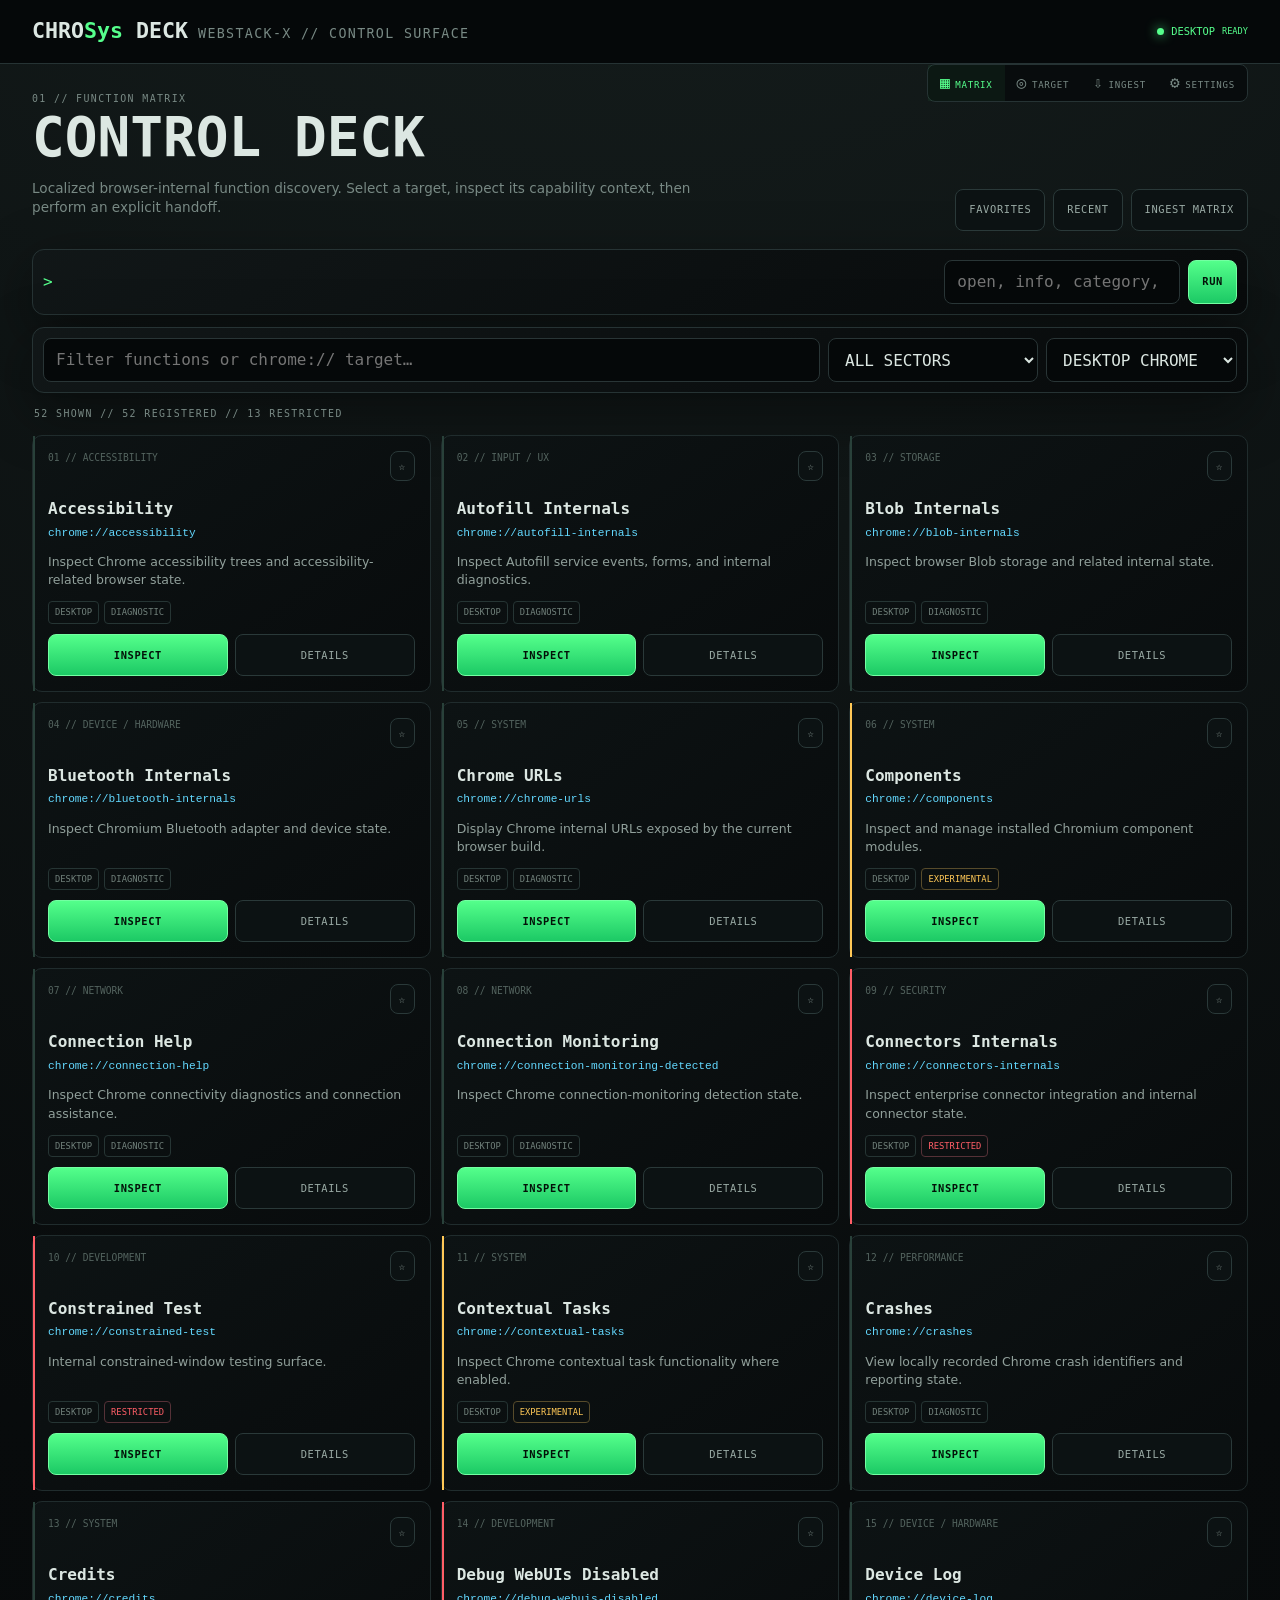
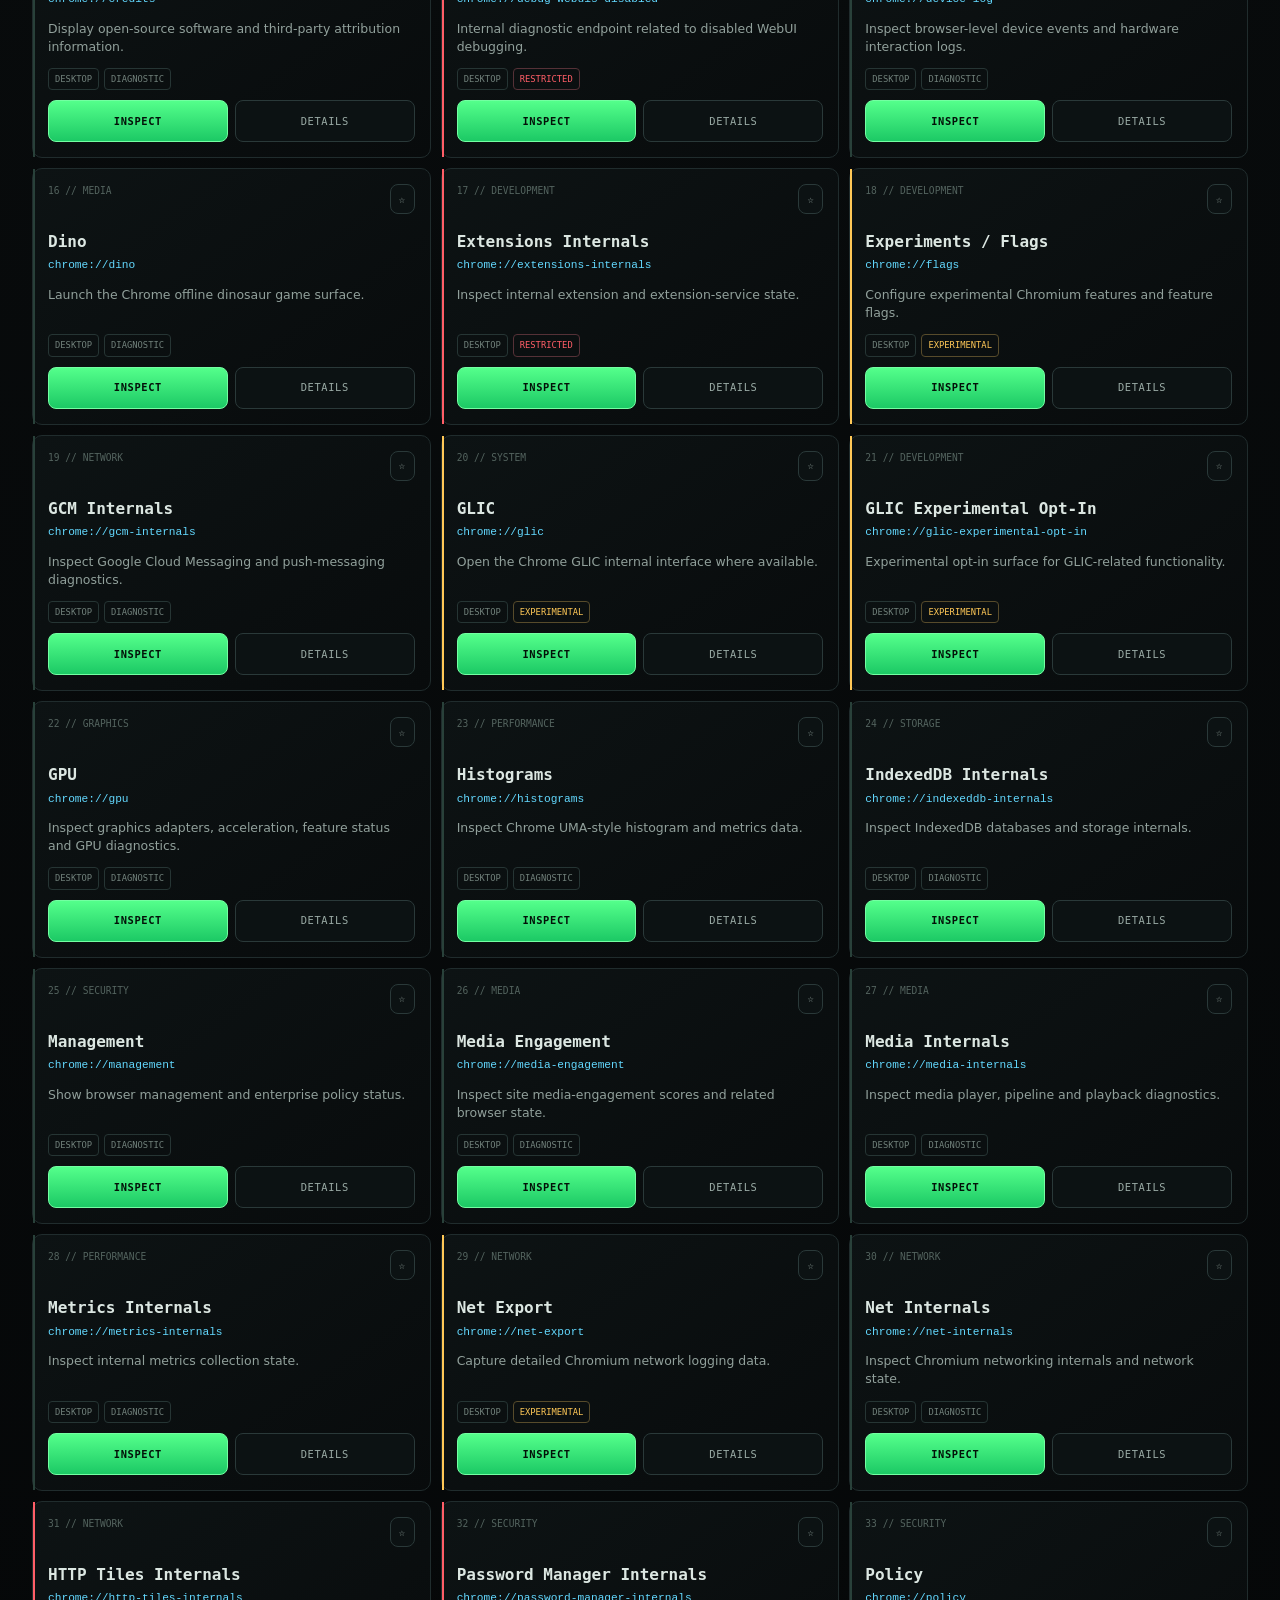
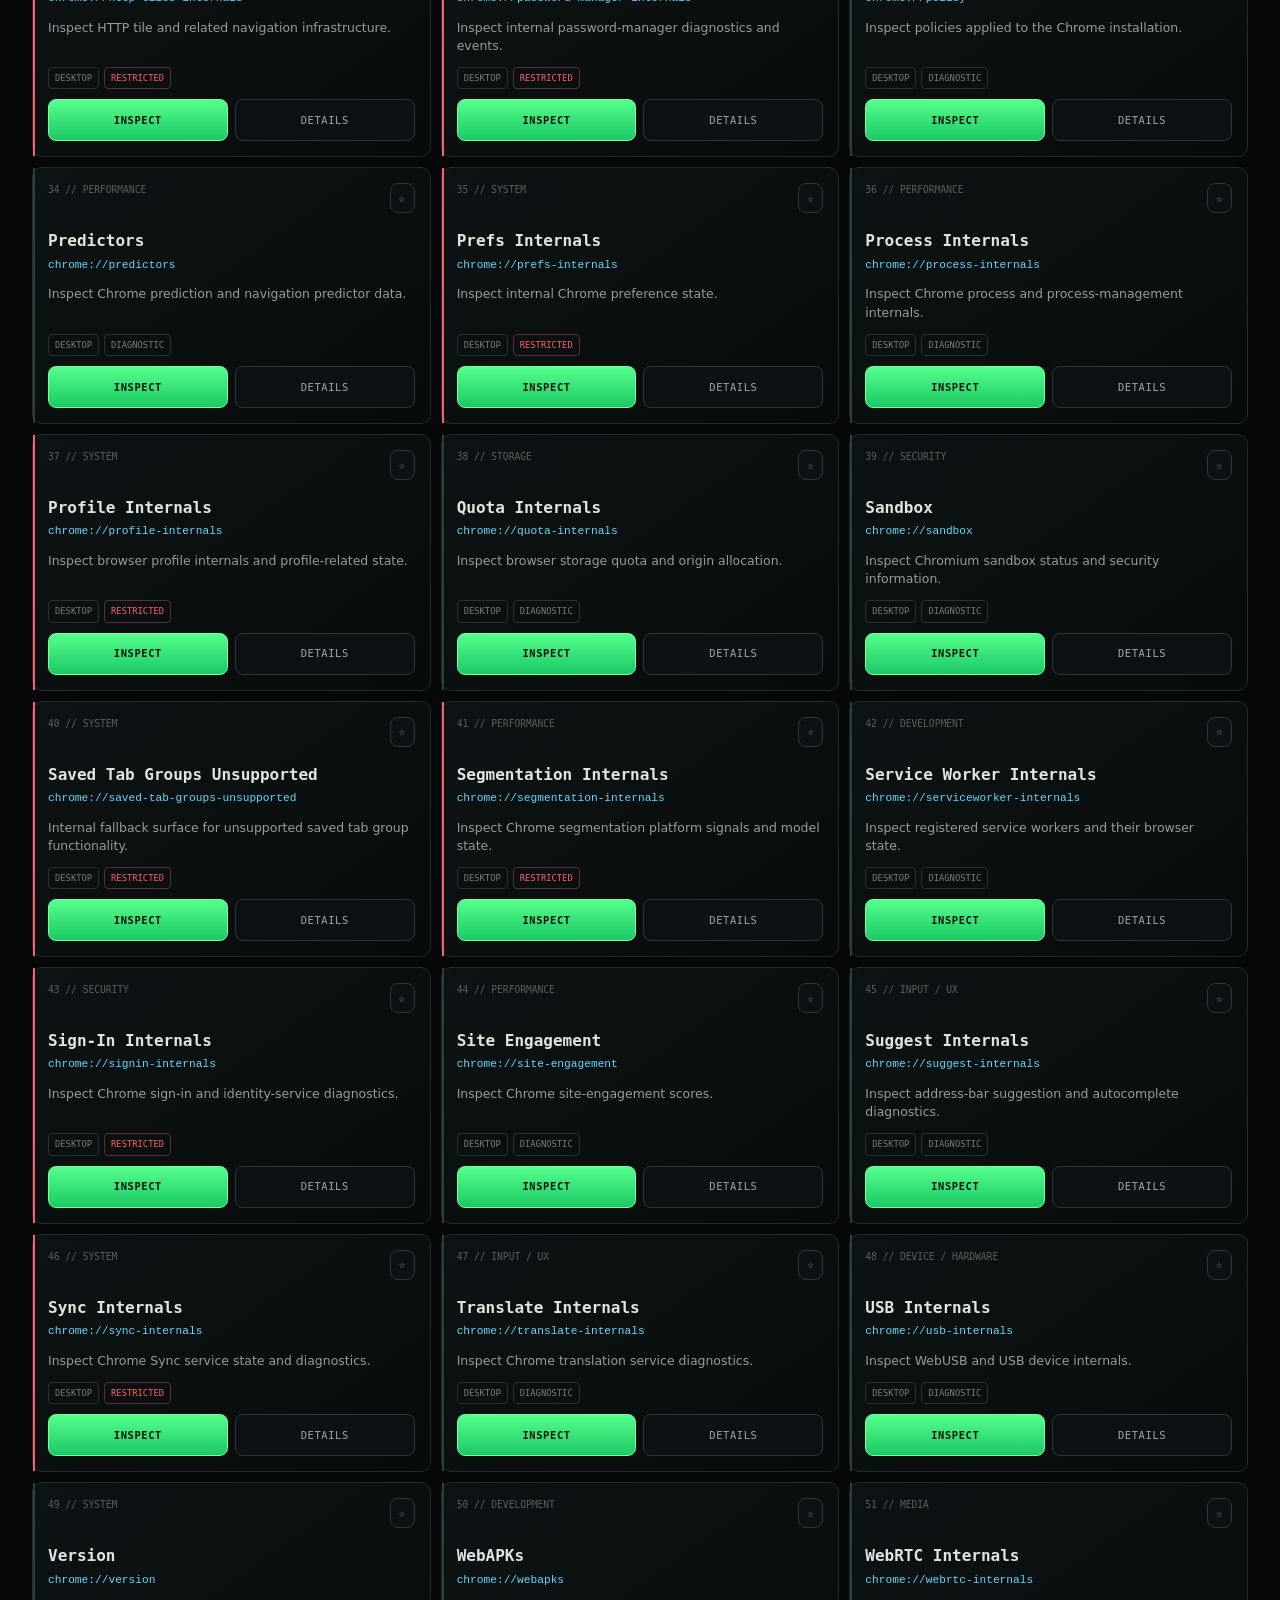
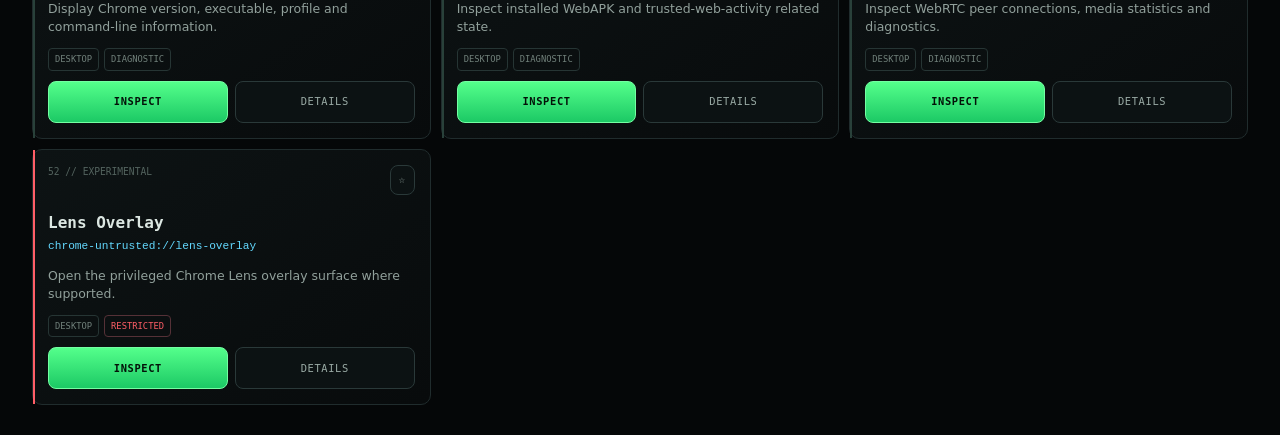
==== commit 30d226a4: "fix: use existing SVG app icon for favicon" ====
--- a/index.html
+++ b/index.html
@@ -1 +1 @@
-<!doctype html><html lang="en"><head><meta charset="utf-8"><meta name="viewport" content="width=device-width,initial-scale=1,viewport-fit=cover"><meta name="theme-color" content="#060809"><meta name="description" content="CHROSys Deck — Chrome internal systems development and diagnostic control deck."><link rel="manifest" href="./manifest.webmanifest"><link rel="icon" href="./assets/icons/icon-192.png"><title>CHROSys Deck // Control Surface</title><link rel="stylesheet" href="css/tokens.css"><link rel="stylesheet" href="css/shell.css"><link rel="stylesheet" href="css/components.css"><link rel="stylesheet" href="css/responsive.css"></head><body><div class="crt" aria-hidden="true"></div><div class="app"><header class="topbar"><div class="brand"><strong>CHRO<span>Sys</span> DECK</strong><small>WEBSTACK-X // CONTROL SURFACE</small></div><div class="system"><i class="dot"></i><span id="platform">ANDROID</span><small id="statusLabel">READY</small></div></header><main><section class="view" data-view="matrix"><div class="view-head"><div><div class="eyebrow">01 // FUNCTION MATRIX</div><h1>CONTROL DECK</h1><p>Localized browser-internal function discovery. Select a target, inspect its capability context, then perform an explicit handoff.</p></div><div class="toolbar"><button class="btn install" id="install" hidden>INSTALL PWA</button><button class="btn" id="favorites">FAVORITES</button><button class="btn" id="recent">RECENT</button><button class="btn" id="import">INGEST MATRIX</button></div></div><div class="panel"><div class="control-row"><input class="field" id="search" type="search" placeholder="Filter functions or chrome:// target…" aria-label="Filter functions"><select class="field" id="sector" aria-label="Filter by sector"><option>ALL SECTORS</option></select><select class="field" id="platformSelect" aria-label="Target platform"><option value="desktop">DESKTOP CHROME</option><option value="android">ANDROID CHROME</option><option value="webview">ANDROID WEBVIEW</option></select></div></div><p class="eyebrow" id="count" style="margin:14px 2px">LOADING MATRIX</p><section id="matrix" class="matrix" aria-live="polite"></section></section><section class="view" data-view="target" hidden><div class="view-head"><div><div class="eyebrow">02 // TARGET INSPECTOR</div><h1 id="targetName">NO TARGET SELECTED</h1><p id="targetDescription">Select a function from the matrix to prepare a target.</p></div><button class="btn" id="backMatrix">RETURN TO MATRIX</button></div><div class="inspector"><article class="panel target-box"><div class="eyebrow">TARGET</div><h2 id="targetName2" aria-hidden="true"></h2><code id="targetUrl">—</code><div class="meta-grid"><div class="meta"><small>SECTOR</small><strong id="targetSector">—</strong></div><div class="meta"><small>CLASS</small><strong id="targetRisk">—</strong></div><div class="meta"><small>CATALOGUE</small><strong id="targetPlatform">—</strong></div><div class="meta"><small>COMPATIBILITY</small><strong id="targetCompatibility">—</strong></div></div><p id="targetDetails" style="color:var(--muted);font-family:system-ui,sans-serif;font-size:.8rem"></p><div class="notice" id="handoffNotice"></div><div class="modal-actions"><button class="btn primary" id="handoff">HANDOFF TARGET</button><button class="btn" id="copy">COPY TARGET</button></div></article><aside class="panel side"><h3>EXECUTION MODEL</h3><p>CHROSys does not pretend to bypass Chrome privilege boundaries. A handoff is an attempt; the browser remains authoritative.</p><p>On Android, if direct launch is blocked, use <b>COPY TARGET</b> and paste the internal URL into Chrome.</p></aside></div></section><section class="view" data-view="ingestion" hidden><div class="view-head"><div><div class="eyebrow">03 // MATRIX INGESTION</div><h1>INGEST CHROME URLS</h1><p>Paste the output from <code>chrome://chrome-urls</code>. New targets are stored locally and marked as imported/restricted until reviewed.</p></div></div><div class="panel" style="padding:14px"><textarea class="field textarea" id="importText" spellcheck="false" placeholder="Paste chrome://chrome-urls content here…"></textarea><div class="modal-actions"><button class="btn primary" id="scan">SCAN / COMPARE</button></div><pre class="result" id="importResult" hidden></pre></div></section><section class="view" data-view="settings" hidden><div class="view-head"><div><div class="eyebrow">04 // SYSTEM SETTINGS</div><h1>CONFIGURATION</h1><p>Local state, platform targeting and progressive application features.</p></div></div><div class="settings"><div class="panel setting"><div><h3>REMEMBER TARGET PLATFORM</h3><p>Persist the selected environment locally.</p></div><button class="btn" id="remember" aria-pressed="false">REMEMBER: OFF</button></div><div class="panel setting"><div><h3>PWA MODE</h3><p>Installable standalone application shell when the browser supports it.</p></div><span class="badge">STANDALONE READY</span></div><div class="panel setting"><div><h3>LOCAL DATA</h3><p>Clear favorites, recent targets and imported matrix entries.</p></div><button class="btn" id="reset">RESET LOCAL DATA</button></div></div></section></main><nav class="bottom-nav" aria-label="Application navigation"><button data-route="matrix" class="active"><span>▦</span>MATRIX</button><button data-route="target"><span>◎</span>TARGET</button><button data-route="ingestion"><span>⇩</span>INGEST</button><button data-route="settings"><span>⚙</span>SETTINGS</button></nav></div><div class="status" id="status" hidden aria-live="polite"></div><div class="modal" id="info" hidden><section class="modal-card" role="dialog" aria-modal="true" aria-labelledby="infoTitle"><div class="eyebrow">FUNCTION INTELLIGENCE</div><h2 id="infoTitle">—</h2><code id="infoUrl">—</code><p id="infoText" style="font-family:system-ui,sans-serif;color:var(--muted)"></p><div class="modal-actions"><button class="btn" id="infoClose">CLOSE</button></div></section></div><div class="modal" id="importModal" hidden><section class="modal-card" role="dialog" aria-modal="true" aria-labelledby="ingestTitle"><div class="eyebrow">MATRIX INGESTION</div><h2 id="ingestTitle">IMPORT CHROME://CHROME-URLS</h2><p style="font-family:system-ui,sans-serif;color:var(--muted)">Paste the text or HTML copied from Chrome's internal URL inventory.</p><textarea class="field textarea" id="importTextModal" placeholder="Paste matrix here…"></textarea><div class="modal-actions"><button class="btn primary" id="scanModal">SCAN / COMPARE</button><button class="btn" id="importCancel">CANCEL</button></div></section></div><script src="js/functions.js"></script><script src="js/state.js"></script><script src="js/platform.js"></script><script src="js/router.js"></script><script src="js/target-inspector.js"></script><script src="js/matrix-import.js"></script><script src="js/handoff.js"></script><script src="js/app.js"></script></body></html>+<!doctype html><html lang="en"><head><meta charset="utf-8"><meta name="viewport" content="width=device-width,initial-scale=1,viewport-fit=cover"><meta name="theme-color" content="#060809"><meta name="description" content="CHROSys Deck — Chrome internal systems development and diagnostic control deck."><link rel="manifest" href="./manifest.webmanifest"><link rel="icon" href="./assets/icons/icon-192.svg" type="image/svg+xml"><title>CHROSys Deck // Control Surface</title><link rel="stylesheet" href="css/tokens.css"><link rel="stylesheet" href="css/shell.css"><link rel="stylesheet" href="css/components.css"><link rel="stylesheet" href="css/responsive.css"></head><body><div class="crt" aria-hidden="true"></div><div class="app"><header class="topbar"><div class="brand"><strong>CHRO<span>Sys</span> DECK</strong><small>WEBSTACK-X // CONTROL SURFACE</small></div><div class="system"><i class="dot"></i><span id="platform">ANDROID</span><small id="statusLabel">READY</small></div></header><main><section class="view" data-view="matrix"><div class="view-head"><div><div class="eyebrow">01 // FUNCTION MATRIX</div><h1>CONTROL DECK</h1><p>Localized browser-internal function discovery. Select a target, inspect its capability context, then perform an explicit handoff.</p></div><div class="toolbar"><button class="btn install" id="install" hidden>INSTALL PWA</button><button class="btn" id="favorites">FAVORITES</button><button class="btn" id="recent">RECENT</button><button class="btn" id="import">INGEST MATRIX</button></div></div><div class="panel"><div class="control-row"><input class="field" id="search" type="search" placeholder="Filter functions or chrome:// target…" aria-label="Filter functions"><select class="field" id="sector" aria-label="Filter by sector"><option>ALL SECTORS</option></select><select class="field" id="platformSelect" aria-label="Target platform"><option value="desktop">DESKTOP CHROME</option><option value="android">ANDROID CHROME</option><option value="webview">ANDROID WEBVIEW</option></select></div></div><p class="eyebrow" id="count" style="margin:14px 2px">LOADING MATRIX</p><section id="matrix" class="matrix" aria-live="polite"></section></section><section class="view" data-view="target" hidden><div class="view-head"><div><div class="eyebrow">02 // TARGET INSPECTOR</div><h1 id="targetName">NO TARGET SELECTED</h1><p id="targetDescription">Select a function from the matrix to prepare a target.</p></div><button class="btn" id="backMatrix">RETURN TO MATRIX</button></div><div class="inspector"><article class="panel target-box"><div class="eyebrow">TARGET</div><h2 id="targetName2" aria-hidden="true"></h2><code id="targetUrl">—</code><div class="meta-grid"><div class="meta"><small>SECTOR</small><strong id="targetSector">—</strong></div><div class="meta"><small>CLASS</small><strong id="targetRisk">—</strong></div><div class="meta"><small>CATALOGUE</small><strong id="targetPlatform">—</strong></div><div class="meta"><small>COMPATIBILITY</small><strong id="targetCompatibility">—</strong></div></div><p id="targetDetails" style="color:var(--muted);font-family:system-ui,sans-serif;font-size:.8rem"></p><div class="notice" id="handoffNotice"></div><div class="modal-actions"><button class="btn primary" id="handoff">HANDOFF TARGET</button><button class="btn" id="copy">COPY TARGET</button></div></article><aside class="panel side"><h3>EXECUTION MODEL</h3><p>CHROSys does not pretend to bypass Chrome privilege boundaries. A handoff is an attempt; the browser remains authoritative.</p><p>On Android, if direct launch is blocked, use <b>COPY TARGET</b> and paste the internal URL into Chrome.</p></aside></div></section><section class="view" data-view="ingestion" hidden><div class="view-head"><div><div class="eyebrow">03 // MATRIX INGESTION</div><h1>INGEST CHROME URLS</h1><p>Paste the output from <code>chrome://chrome-urls</code>. New targets are stored locally and marked as imported/restricted until reviewed.</p></div></div><div class="panel" style="padding:14px"><textarea class="field textarea" id="importText" spellcheck="false" placeholder="Paste chrome://chrome-urls content here…"></textarea><div class="modal-actions"><button class="btn primary" id="scan">SCAN / COMPARE</button></div><pre class="result" id="importResult" hidden></pre></div></section><section class="view" data-view="settings" hidden><div class="view-head"><div><div class="eyebrow">04 // SYSTEM SETTINGS</div><h1>CONFIGURATION</h1><p>Local state, platform targeting and progressive application features.</p></div></div><div class="settings"><div class="panel setting"><div><h3>REMEMBER TARGET PLATFORM</h3><p>Persist the selected environment locally.</p></div><button class="btn" id="remember" aria-pressed="false">REMEMBER: OFF</button></div><div class="panel setting"><div><h3>PWA MODE</h3><p>Installable standalone application shell when the browser supports it.</p></div><span class="badge">STANDALONE READY</span></div><div class="panel setting"><div><h3>LOCAL DATA</h3><p>Clear favorites, recent targets and imported matrix entries.</p></div><button class="btn" id="reset">RESET LOCAL DATA</button></div></div></section></main><nav class="bottom-nav" aria-label="Application navigation"><button data-route="matrix" class="active"><span>▦</span>MATRIX</button><button data-route="target"><span>◎</span>TARGET</button><button data-route="ingestion"><span>⇩</span>INGEST</button><button data-route="settings"><span>⚙</span>SETTINGS</button></nav></div><div class="status" id="status" hidden aria-live="polite"></div><div class="modal" id="info" hidden><section class="modal-card" role="dialog" aria-modal="true" aria-labelledby="infoTitle"><div class="eyebrow">FUNCTION INTELLIGENCE</div><h2 id="infoTitle">—</h2><code id="infoUrl">—</code><p id="infoText" style="font-family:system-ui,sans-serif;color:var(--muted)"></p><div class="modal-actions"><button class="btn" id="infoClose">CLOSE</button></div></section></div><div class="modal" id="importModal" hidden><section class="modal-card" role="dialog" aria-modal="true" aria-labelledby="ingestTitle"><div class="eyebrow">MATRIX INGESTION</div><h2 id="ingestTitle">IMPORT CHROME://CHROME-URLS</h2><p style="font-family:system-ui,sans-serif;color:var(--muted)">Paste the text or HTML copied from Chrome's internal URL inventory.</p><textarea class="field textarea" id="importTextModal" placeholder="Paste matrix here…"></textarea><div class="modal-actions"><button class="btn primary" id="scanModal">SCAN / COMPARE</button><button class="btn" id="importCancel">CANCEL</button></div></section></div><script src="js/functions.js"></script><script src="js/state.js"></script><script src="js/platform.js"></script><script src="js/router.js"></script><script src="js/target-inspector.js"></script><script src="js/matrix-import.js"></script><script src="js/handoff.js"></script><script src="js/app.js"></script></body></html>
